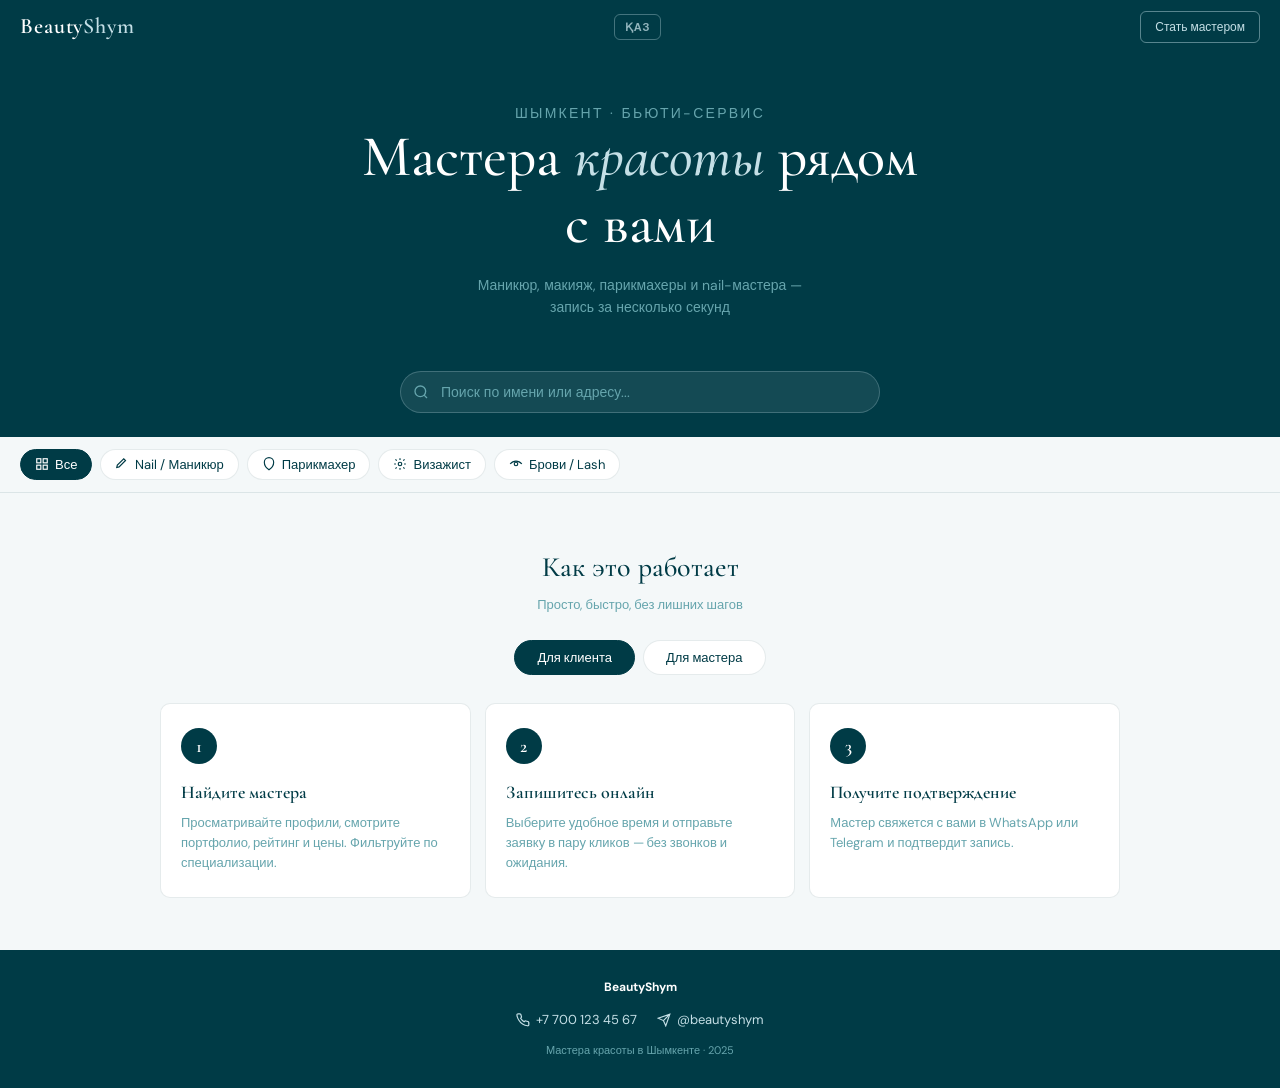
==== index.html @ f9431068 "Initial release: BeautyShym catalog site Full static site with master cards, search/filter, bilingua" ====
<!DOCTYPE html>
<html lang="ru">
<head>
  <meta charset="UTF-8" />
  <meta name="viewport" content="width=device-width, initial-scale=1.0" />
  <title>BeautyShym — Мастера красоты в Шымкенте</title>

  <link rel="icon" href="data:image/svg+xml,<svg xmlns='http://www.w3.org/2000/svg' viewBox='0 0 32 32'><rect width='32' height='32' rx='8' fill='%23003b46'/><text x='50%25' y='54%25' dominant-baseline='central' text-anchor='middle' font-family='Georgia,serif' font-size='13' font-weight='700' fill='%23c4dfe6'>BS</text></svg>">

  <meta property="og:type" content="website" />
  <meta property="og:title" content="BeautyShym — Мастера красоты в Шымкенте" />
  <meta property="og:description" content="Найдите лучшего мастера маникюра, макияжа или парикмахера в Шымкенте. Запись онлайн за несколько секунд." />
  <meta property="og:image" content="og-image.jpg" />
  <meta property="og:url" content="https://beautyshym.kz" />
  <meta name="twitter:card" content="summary_large_image" />
  <meta name="description" content="Найдите лучшего мастера маникюра, макияжа или парикмахера в Шымкенте. Запись онлайн за несколько секунд." />

  <link rel="preconnect" href="https://fonts.googleapis.com" />
  <link rel="preconnect" href="https://fonts.gstatic.com" crossorigin />
  <link href="https://fonts.googleapis.com/css2?family=Cormorant+Garamond:wght@500;600&family=DM+Sans:wght@400;500&display=swap" rel="stylesheet" />
  <link rel="stylesheet" href="style.css" />
</head>
<body>

<header>
  <a href="index.html" class="logo">Beauty<span>Shym</span></a>
  <button id="langToggle" class="lang-btn">ҚАЗ</button>
  <button type="button" class="btn-master js-open-master-modal"
    data-ru="Стать мастером" data-kz="Шебер болу">Стать мастером</button>
</header>

<section class="hero">
  <p class="hero-eye" data-ru="Шымкент · Бьюти-сервис" data-kz="Шымкент · Сұлулық қызметі">Шымкент · Бьюти-сервис</p>
  <h1 data-ru-html="Мастера <em>красоты</em> рядом с вами"
      data-kz-html="Жаныңыздағы <em>сұлулық шеберлері</em>">Мастера <em>красоты</em> рядом с вами</h1>
  <p data-ru="Маникюр, макияж, парикмахеры и nail-мастера — запись за несколько секунд"
     data-kz="Маникюр, макияж, шаштараздар және nail-шеберлер — бірнеше секундта жазылу">Маникюр, макияж, парикмахеры и nail-мастера — запись за несколько секунд</p>
</section>

<div class="search-wrap">
  <div class="search-box">
    <svg class="search-icon" viewBox="0 0 24 24" fill="none" stroke="currentColor" stroke-width="2">
      <circle cx="11" cy="11" r="8"/><path d="m21 21-4.35-4.35"/>
    </svg>
    <input id="searchInput" class="search-input" type="search" autocomplete="off"
      data-ru-ph="Поиск по имени или адресу..."
      data-kz-ph="Аты немесе мекенжайы бойынша іздеу..."
      placeholder="Поиск по имени или адресу..." />
  </div>
</div>

<div class="filters">
  <div class="filters-inner">
    <button class="chip active" data-cat="all">
      <svg width="14" height="14" viewBox="0 0 24 24" fill="none" stroke="currentColor" stroke-width="2"><rect x="3" y="3" width="7" height="7"/><rect x="14" y="3" width="7" height="7"/><rect x="14" y="14" width="7" height="7"/><rect x="3" y="14" width="7" height="7"/></svg>
      <span data-ru="Все" data-kz="Барлығы">Все</span>
    </button>
    <button class="chip" data-cat="nails">
      <svg width="14" height="14" viewBox="0 0 24 24" fill="none" stroke="currentColor" stroke-width="2"><path d="M18 6 7 17l-4 1 1-4L15 3l3 3Z"/></svg>
      <span data-ru="Nail / Маникюр" data-kz="Nail / Маникюр">Nail / Маникюр</span>
    </button>
    <button class="chip" data-cat="hair">
      <svg width="14" height="14" viewBox="0 0 24 24" fill="none" stroke="currentColor" stroke-width="2"><path d="M12 22s8-5.2 8-13A8 8 0 0 0 4 9c0 7.8 8 13 8 13Z"/></svg>
      <span data-ru="Парикмахер" data-kz="Шаштараз">Парикмахер</span>
    </button>
    <button class="chip" data-cat="makeup">
      <svg width="14" height="14" viewBox="0 0 24 24" fill="none" stroke="currentColor" stroke-width="2"><circle cx="12" cy="12" r="3"/><path d="M12 2v3M12 19v3M4.22 4.22l2.12 2.12M17.66 17.66l2.12 2.12M2 12h3M19 12h3M4.22 19.78l2.12-2.12M17.66 6.34l2.12-2.12"/></svg>
      <span data-ru="Визажист" data-kz="Визажист">Визажист</span>
    </button>
    <button class="chip" data-cat="brows">
      <svg width="14" height="14" viewBox="0 0 24 24" fill="none" stroke="currentColor" stroke-width="2"><path d="M2 12s4-5 10-5 10 5 10 5"/><circle cx="12" cy="12" r="3"/></svg>
      <span data-ru="Брови / Lash" data-kz="Қас / Кірпік">Брови / Lash</span>
    </button>
  </div>
</div>
<!-- <main class="section">
  <h2 class="section-title" data-ru="Наши мастера" data-kz="Біздің шеберлер">Наши мастера</h2>
  <p class="section-sub" id="count">Показано 8 специалистов</p>

  <div class="grid">


    <a class="card" data-cat="nails" data-name="Айгерим Касымова" data-addr="мкр. Аль-Фараби"
       href="master.html?id=1&name=%D0%90%D0%B9%D0%B3%D0%B5%D1%80%D0%B8%D0%BC+%D0%9A%D0%B0%D1%81%D1%8B%D0%BC%D0%BE%D0%B2%D0%B0&spec=Nail-%D0%BC%D0%B0%D1%81%D1%82%D0%B5%D1%80&addr=%D0%BC%D0%BA%D1%80.+%D0%90%D0%BB%D1%8C-%D0%A4%D0%B0%D1%80%D0%B0%D0%B1%D0%B8,+12&price=4+000+%D1%82%D0%B3&exp=4+%D0%B3%D0%BE%D0%B4%D0%B0+%D0%BE%D0%BF%D1%8B%D1%82%D0%B0&rating=4.9&reviews=87&photo=https%3A%2F%2Frandomuser.me%2Fapi%2Fportraits%2Fwomen%2F21.jpg">
      <div class="card-img">
        <img src="https://randomuser.me/api/portraits/women/21.jpg" alt="Айгерим Касымова" loading="lazy">
        <span class="badge">Nail</span>
      </div>
      <div class="card-body">
        <div class="card-name">Айгерим Касымова</div>
        <div class="card-spec" data-ru="Nail-мастер" data-kz="Nail-шебер">Nail-мастер</div>
        <div class="stars"><span class="s">★★★★★</span><span class="score">4.9</span><span class="count">(87)</span></div>
        <div class="card-meta"><svg viewBox="0 0 24 24" fill="none" stroke="currentColor" stroke-width="2"><path d="M12 22s-8-5.5-8-12A8 8 0 0 1 20 10c0 6.5-8 12-8 12Z"/><circle cx="12" cy="10" r="3"/></svg>мкр. Аль-Фараби</div>
        <div class="card-meta"><svg viewBox="0 0 24 24" fill="none" stroke="currentColor" stroke-width="2"><circle cx="12" cy="12" r="10"/><polyline points="12 6 12 12 16 14"/></svg><span data-ru="4 года опыта" data-kz="4 жыл тәжірибесі">4 года опыта</span></div>
      </div>
      <div class="card-footer"><div class="card-price">от 4 000 <small>тг</small></div><span class="btn" data-ru="Записаться" data-kz="Жазылу">Записаться</span></div>
    </a>

    <a class="card" data-cat="hair" data-name="Дана Сейткали" data-addr="пр. Республики"
       href="master.html?id=2&name=%D0%94%D0%B0%D0%BD%D0%B0+%D0%A1%D0%B5%D0%B9%D1%82%D0%BA%D0%B0%D0%BB%D0%B8&spec=%D0%9F%D0%B0%D1%80%D0%B8%D0%BA%D0%BC%D0%B0%D1%85%D0%B5%D1%80-%D1%81%D1%82%D0%B8%D0%BB%D0%B8%D1%81%D1%82&addr=%D0%BF%D1%80.+%D0%A0%D0%B5%D1%81%D0%BF%D1%83%D0%B1%D0%BB%D0%B8%D0%BA%D0%B8,+24&price=6+000+%D1%82%D0%B3&exp=7+%D0%BB%D0%B5%D1%82+%D0%BE%D0%BF%D1%8B%D1%82%D0%B0&rating=4.8&reviews=124&photo=https%3A%2F%2Frandomuser.me%2Fapi%2Fportraits%2Fwomen%2F44.jpg">
      <div class="card-img" style="background:#d4eaed">
        <img src="https://randomuser.me/api/portraits/women/44.jpg" alt="Дана Сейткали" loading="lazy">
        <span class="badge">Hair</span>
      </div>
      <div class="card-body">
        <div class="card-name">Дана Сейткали</div>
        <div class="card-spec" data-ru="Парикмахер-стилист" data-kz="Шаштараз-стилист">Парикмахер-стилист</div>
        <div class="stars"><span class="s">★★★★★</span><span class="score">4.8</span><span class="count">(124)</span></div>
        <div class="card-meta"><svg viewBox="0 0 24 24" fill="none" stroke="currentColor" stroke-width="2"><path d="M12 22s-8-5.5-8-12A8 8 0 0 1 20 10c0 6.5-8 12-8 12Z"/><circle cx="12" cy="10" r="3"/></svg>пр. Республики</div>
        <div class="card-meta"><svg viewBox="0 0 24 24" fill="none" stroke="currentColor" stroke-width="2"><circle cx="12" cy="12" r="10"/><polyline points="12 6 12 12 16 14"/></svg><span data-ru="7 лет опыта" data-kz="7 жыл тәжірибесі">7 лет опыта</span></div>
      </div>
      <div class="card-footer"><div class="card-price">от 6 000 <small>тг</small></div><span class="btn" data-ru="Записаться" data-kz="Жазылу">Записаться</span></div>
    </a>


    <a class="card" data-cat="makeup" data-name="Малика Юсупова" data-addr="ул. Байтурсынова"
       href="master.html?id=3&name=%D0%9C%D0%B0%D0%BB%D0%B8%D0%BA%D0%B0+%D0%AE%D1%81%D1%83%D0%BF%D0%BE%D0%B2%D0%B0&spec=%D0%92%D0%B8%D0%B7%D0%B0%D0%B6%D0%B8%D1%81%D1%82&addr=%D1%83%D0%BB.+%D0%91%D0%B0%D0%B9%D1%82%D1%83%D1%80%D1%81%D1%8B%D0%BD%D0%BE%D0%B2%D0%B0,+5&price=8+000+%D1%82%D0%B3&exp=5+%D0%BB%D0%B5%D1%82+%D0%BE%D0%BF%D1%8B%D1%82%D0%B0&rating=5.0&reviews=63&photo=https%3A%2F%2Frandomuser.me%2Fapi%2Fportraits%2Fwomen%2F68.jpg">
      <div class="card-img" style="background:#bdd8e2">
        <img src="https://randomuser.me/api/portraits/women/68.jpg" alt="Малика Юсупова" loading="lazy">
        <span class="badge">Makeup</span>
      </div>
      <div class="card-body">
        <div class="card-name">Малика Юсупова</div>
        <div class="card-spec" data-ru="Визажист" data-kz="Визажист">Визажист</div>
        <div class="stars"><span class="s">★★★★★</span><span class="score">5.0</span><span class="count">(63)</span></div>
        <div class="card-meta"><svg viewBox="0 0 24 24" fill="none" stroke="currentColor" stroke-width="2"><path d="M12 22s-8-5.5-8-12A8 8 0 0 1 20 10c0 6.5-8 12-8 12Z"/><circle cx="12" cy="10" r="3"/></svg>ул. Байтурсынова</div>
        <div class="card-meta"><svg viewBox="0 0 24 24" fill="none" stroke="currentColor" stroke-width="2"><circle cx="12" cy="12" r="10"/><polyline points="12 6 12 12 16 14"/></svg><span data-ru="5 лет опыта" data-kz="5 жыл тәжірибесі">5 лет опыта</span></div>
      </div>
      <div class="card-footer"><div class="card-price">от 8 000 <small>тг</small></div><span class="btn" data-ru="Записаться" data-kz="Жазылу">Записаться</span></div>
    </a>


    <a class="card" data-cat="brows" data-name="Зарина Омарова" data-addr="мкр. Нурсат"
       href="master.html?id=4&name=%D0%97%D0%B0%D1%80%D0%B8%D0%BD%D0%B0+%D0%9E%D0%BC%D0%B0%D1%80%D0%BE%D0%B2%D0%B0&spec=%D0%91%D1%80%D0%BE%D0%B2%D0%B8%D1%81%D1%82+%2F+Lash&addr=%D0%BC%D0%BA%D1%80.+%D0%9D%D1%83%D1%80%D1%81%D0%B0%D1%82,+8&price=5+000+%D1%82%D0%B3&exp=3+%D0%B3%D0%BE%D0%B4%D0%B0+%D0%BE%D0%BF%D1%8B%D1%82%D0%B0&rating=4.7&reviews=41&photo=https%3A%2F%2Frandomuser.me%2Fapi%2Fportraits%2Fwomen%2F32.jpg">
      <div class="card-img" style="background:#c4dfe6">
        <img src="https://randomuser.me/api/portraits/women/32.jpg" alt="Зарина Омарова" loading="lazy">
        <span class="badge">Brows</span>
      </div>
      <div class="card-body">
        <div class="card-name">Зарина Омарова</div>
        <div class="card-spec" data-ru="Бровист / Lash" data-kz="Қас шебері / Lash">Бровист / Lash</div>
        <div class="stars"><span class="s">★★★★☆</span><span class="score">4.7</span><span class="count">(41)</span></div>
        <div class="card-meta"><svg viewBox="0 0 24 24" fill="none" stroke="currentColor" stroke-width="2"><path d="M12 22s-8-5.5-8-12A8 8 0 0 1 20 10c0 6.5-8 12-8 12Z"/><circle cx="12" cy="10" r="3"/></svg>мкр. Нурсат</div>
        <div class="card-meta"><svg viewBox="0 0 24 24" fill="none" stroke="currentColor" stroke-width="2"><circle cx="12" cy="12" r="10"/><polyline points="12 6 12 12 16 14"/></svg><span data-ru="3 года опыта" data-kz="3 жыл тәжірибесі">3 года опыта</span></div>
      </div>
      <div class="card-footer"><div class="card-price">от 5 000 <small>тг</small></div><span class="btn" data-ru="Записаться" data-kz="Жазылу">Записаться</span></div>
    </a>


    <a class="card" data-cat="nails" data-name="Камила Бектурова" data-addr="пр. Тауке хана"
       href="master.html?id=5&name=%D0%9A%D0%B0%D0%BC%D0%B8%D0%BB%D0%B0+%D0%91%D0%B5%D0%BA%D1%82%D1%83%D1%80%D0%BE%D0%B2%D0%B0&spec=%D0%9C%D0%B0%D0%BD%D0%B8%D0%BA%D1%8E%D1%80+%2F+%D0%9F%D0%B5%D0%B4%D0%B8%D0%BA%D1%8E%D1%80&addr=%D0%BF%D1%80.+%D0%A2%D0%B0%D1%83%D0%BA%D0%B5+%D1%85%D0%B0%D0%BD%D0%B0,+18&price=3+500+%D1%82%D0%B3&exp=2+%D0%B3%D0%BE%D0%B4%D0%B0+%D0%BE%D0%BF%D1%8B%D1%82%D0%B0&rating=4.6&reviews=29&photo=https%3A%2F%2Frandomuser.me%2Fapi%2Fportraits%2Fwomen%2F17.jpg">
      <div class="card-img" style="background:#e0eff3">
        <img src="https://randomuser.me/api/portraits/women/17.jpg" alt="Камила Бектурова" loading="lazy">
        <span class="badge">Nail</span>
      </div>
      <div class="card-body">
        <div class="card-name">Камила Бектурова</div>
        <div class="card-spec" data-ru="Маникюр / Педикюр" data-kz="Маникюр / Педикюр">Маникюр / Педикюр</div>
        <div class="stars"><span class="s">★★★★☆</span><span class="score">4.6</span><span class="count">(29)</span></div>
        <div class="card-meta"><svg viewBox="0 0 24 24" fill="none" stroke="currentColor" stroke-width="2"><path d="M12 22s-8-5.5-8-12A8 8 0 0 1 20 10c0 6.5-8 12-8 12Z"/><circle cx="12" cy="10" r="3"/></svg>пр. Тауке хана</div>
        <div class="card-meta"><svg viewBox="0 0 24 24" fill="none" stroke="currentColor" stroke-width="2"><circle cx="12" cy="12" r="10"/><polyline points="12 6 12 12 16 14"/></svg><span data-ru="2 года опыта" data-kz="2 жыл тәжірибесі">2 года опыта</span></div>
      </div>
      <div class="card-footer"><div class="card-price">от 3 500 <small>тг</small></div><span class="btn" data-ru="Записаться" data-kz="Жазылу">Записаться</span></div>
    </a>

    <a class="card" data-cat="hair" data-name="Ясмин Алиева" data-addr="ул. Казыбек би"
       href="master.html?id=6&name=%D0%AF%D1%81%D0%BC%D0%B8%D0%BD+%D0%90%D0%BB%D0%B8%D0%B5%D0%B2%D0%B0&spec=%D0%9A%D0%BE%D0%BB%D0%BE%D1%80%D0%B8%D1%81%D1%82+%2F+%D0%A1%D1%82%D0%B8%D0%BB%D0%B8%D1%81%D1%82&addr=%D1%83%D0%BB.+%D0%9A%D0%B0%D0%B7%D1%8B%D0%B1%D0%B5%D0%BA+%D0%B1%D0%B8,+30&price=9+000+%D1%82%D0%B3&exp=8+%D0%BB%D0%B5%D1%82+%D0%BE%D0%BF%D1%8B%D1%82%D0%B0&rating=4.9&reviews=201&photo=https%3A%2F%2Frandomuser.me%2Fapi%2Fportraits%2Fwomen%2F55.jpg">
      <div class="card-img" style="background:#a8cdd6">
        <img src="https://randomuser.me/api/portraits/women/55.jpg" alt="Ясмин Алиева" loading="lazy">
        <span class="badge">Hair</span>
      </div>
      <div class="card-body">
        <div class="card-name">Ясмин Алиева</div>
        <div class="card-spec" data-ru="Колорист / Стилист" data-kz="Колорист / Стилист">Колорист / Стилист</div>
        <div class="stars"><span class="s">★★★★★</span><span class="score">4.9</span><span class="count">(201)</span></div>
        <div class="card-meta"><svg viewBox="0 0 24 24" fill="none" stroke="currentColor" stroke-width="2"><path d="M12 22s-8-5.5-8-12A8 8 0 0 1 20 10c0 6.5-8 12-8 12Z"/><circle cx="12" cy="10" r="3"/></svg>ул. Казыбек би</div>
        <div class="card-meta"><svg viewBox="0 0 24 24" fill="none" stroke="currentColor" stroke-width="2"><circle cx="12" cy="12" r="10"/><polyline points="12 6 12 12 16 14"/></svg><span data-ru="8 лет опыта" data-kz="8 жыл тәжірибесі">8 лет опыта</span></div>
      </div>
      <div class="card-footer"><div class="card-price">от 9 000 <small>тг</small></div><span class="btn" data-ru="Записаться" data-kz="Жазылу">Записаться</span></div>
    </a>


    <a class="card" data-cat="brows" data-name="Нургуль Исаева" data-addr="мкр. Самал"
       href="master.html?id=7&name=%D0%9D%D1%83%D1%80%D0%B3%D1%83%D0%BB%D1%8C+%D0%98%D1%81%D0%B0%D0%B5%D0%B2%D0%B0&spec=Lash-%D0%BC%D0%B0%D1%81%D1%82%D0%B5%D1%80&addr=%D0%BC%D0%BA%D1%80.+%D0%A1%D0%B0%D0%BC%D0%B0%D0%BB,+2&price=4+500+%D1%82%D0%B3&exp=3+%D0%B3%D0%BE%D0%B4%D0%B0+%D0%BE%D0%BF%D1%8B%D1%82%D0%B0&rating=4.8&reviews=55&photo=https%3A%2F%2Frandomuser.me%2Fapi%2Fportraits%2Fwomen%2F29.jpg">
      <div class="card-img" style="background:#c8e2e8">
        <img src="https://randomuser.me/api/portraits/women/29.jpg" alt="Нургуль Исаева" loading="lazy">
        <span class="badge">Lash</span>
      </div>
      <div class="card-body">
        <div class="card-name">Нургуль Исаева</div>
        <div class="card-spec" data-ru="Lash-мастер" data-kz="Lash-шебер">Lash-мастер</div>
        <div class="stars"><span class="s">★★★★★</span><span class="score">4.8</span><span class="count">(55)</span></div>
        <div class="card-meta"><svg viewBox="0 0 24 24" fill="none" stroke="currentColor" stroke-width="2"><path d="M12 22s-8-5.5-8-12A8 8 0 0 1 20 10c0 6.5-8 12-8 12Z"/><circle cx="12" cy="10" r="3"/></svg>мкр. Самал</div>
        <div class="card-meta"><svg viewBox="0 0 24 24" fill="none" stroke="currentColor" stroke-width="2"><circle cx="12" cy="12" r="10"/><polyline points="12 6 12 12 16 14"/></svg><span data-ru="3 года опыта" data-kz="3 жыл тәжірибесі">3 года опыта</span></div>
      </div>
      <div class="card-footer"><div class="card-price">от 4 500 <small>тг</small></div><span class="btn" data-ru="Записаться" data-kz="Жазылу">Записаться</span></div>
    </a>


    <a class="card" data-cat="makeup" data-name="Айша Тлеулова" data-addr="пр. Абая"
       href="master.html?id=8&name=%D0%90%D0%B9%D1%88%D0%B0+%D0%A2%D0%BB%D0%B5%D1%83%D0%BB%D0%BE%D0%B2%D0%B0&spec=%D0%92%D0%B8%D0%B7%D0%B0%D0%B6%D0%B8%D1%81%D1%82+%2F+%D0%A1%D1%82%D0%B8%D0%BB%D0%B8%D1%81%D1%82&addr=%D0%BF%D1%80.+%D0%90%D0%B1%D0%B0%D1%8F,+45&price=10+000+%D1%82%D0%B3&exp=6+%D0%BB%D0%B5%D1%82+%D0%BE%D0%BF%D1%8B%D1%82%D0%B0&rating=4.9&reviews=148&photo=https%3A%2F%2Frandomuser.me%2Fapi%2Fportraits%2Fwomen%2F73.jpg">
      <div class="card-img" style="background:#9bc8d4">
        <img src="https://randomuser.me/api/portraits/women/73.jpg" alt="Айша Тлеулова" loading="lazy">
        <span class="badge">Makeup</span>
      </div>
      <div class="card-body">
        <div class="card-name">Айша Тлеулова</div>
        <div class="card-spec" data-ru="Визажист / Стилист" data-kz="Визажист / Стилист">Визажист / Стилист</div>
        <div class="stars"><span class="s">★★★★★</span><span class="score">4.9</span><span class="count">(148)</span></div>
        <div class="card-meta"><svg viewBox="0 0 24 24" fill="none" stroke="currentColor" stroke-width="2"><path d="M12 22s-8-5.5-8-12A8 8 0 0 1 20 10c0 6.5-8 12-8 12Z"/><circle cx="12" cy="10" r="3"/></svg>пр. Абая</div>
        <div class="card-meta"><svg viewBox="0 0 24 24" fill="none" stroke="currentColor" stroke-width="2"><circle cx="12" cy="12" r="10"/><polyline points="12 6 12 12 16 14"/></svg><span data-ru="6 лет опыта" data-kz="6 жыл тәжірибесі">6 лет опыта</span></div>
      </div>
      <div class="card-footer"><div class="card-price">от 10 000 <small>тг</small></div><span class="btn" data-ru="Записаться" data-kz="Жазылу">Записаться</span></div>
    </a>

  </div>
</main>  -->


<section class="how">
  <div class="how-inner">
    <h2 class="how-title" data-ru="Как это работает" data-kz="Бұл қалай жұмыс істейді">Как это работает</h2>
    <p class="how-sub" data-ru="Просто, быстро, без лишних шагов" data-kz="Қарапайым, жылдам, артық қадамсыз">Просто, быстро, без лишних шагов</p>
    <div class="how-tabs">
      <button class="how-tab active" data-panel="panel-client" data-ru="Для клиента" data-kz="Клиент үшін">Для клиента</button>
      <button class="how-tab" data-panel="panel-master" data-ru="Для мастера" data-kz="Шебер үшін">Для мастера</button>
    </div>

    <div class="how-panel active" id="panel-client">
      <div class="how-grid">
        <div class="how-step">
          <div class="how-num">1</div>
          <h3 data-ru="Найдите мастера" data-kz="Шеберді табыңыз">Найдите мастера</h3>
          <p data-ru="Просматривайте профили, смотрите портфолио, рейтинг и цены. Фильтруйте по специализации."
             data-kz="Профильдерді қараңыз, портфолио, рейтинг және бағаларды зерделеңіз. Мамандануы бойынша сүзгілеңіз.">Просматривайте профили, смотрите портфолио, рейтинг и цены. Фильтруйте по специализации.</p>
        </div>
        <div class="how-step">
          <div class="how-num">2</div>
          <h3 data-ru="Запишитесь онлайн" data-kz="Онлайн жазылыңыз">Запишитесь онлайн</h3>
          <p data-ru="Выберите удобное время и отправьте заявку в пару кликов — без звонков и ожидания."
             data-kz="Ыңғайлы уақытты таңдап, бірнеше рет баспаша өтінімді жіберіңіз — қоңырауссыз.">Выберите удобное время и отправьте заявку в пару кликов — без звонков и ожидания.</p>
        </div>
        <div class="how-step">
          <div class="how-num">3</div>
          <h3 data-ru="Получите подтверждение" data-kz="Растауды алыңыз">Получите подтверждение</h3>
          <p data-ru="Мастер свяжется с вами в WhatsApp или Telegram и подтвердит запись."
             data-kz="Шебер WhatsApp немесе Telegram арқылы хабарласып, жазылуды растайды.">Мастер свяжется с вами в WhatsApp или Telegram и подтвердит запись.</p>
        </div>
      </div>
    </div>

    <div class="how-panel" id="panel-master">
      <div class="how-grid">
        <div class="how-step">
          <div class="how-num">1</div>
          <h3 data-ru="Создайте профиль" data-kz="Профиль жасаңыз">Создайте профиль</h3>
          <p data-ru="Нажмите стать мастером и там уже просто заполните заявку"
             data-kz="«Шебер болу» батырмасын басып, анкетаны толтырыңыз.">Нажмите стать мастером и там уже просто заполните заявку</p>
        </div>
        <div class="how-step">
          <div class="how-num">2</div>
          <h3 data-ru="Получайте клиентов" data-kz="Клиенттер алыңыз">Получайте клиентов</h3>
          <p data-ru="Ваша карточка появится в каталоге BeautyShym и будет видна тысячам жителей Шымкента."
             data-kz="Сіздің картаңыз BeautyShym каталогында пайда болып, Шымкент тұрғындарына көрінеді.">Ваша карточка появится в каталоге BeautyShym и будет видна тысячам жителей Шымкента.</p>
        </div>
        <div class="how-step">
          <div class="how-num">3</div>
          <h3 data-ru="Работайте и зарабатывайте" data-kz="Жұмыс істеңіз, табыс табыңыз">Работайте и зарабатывайте</h3>
          <p data-ru="Принимайте записи, собирайте отзывы и растите свою клиентскую базу."
             data-kz="Жазылуды қабылдаңыз, пікірлер жинаңыз және клиенттер базасын өсіріңіз.">Принимайте записи, собирайте отзывы и растите свою клиентскую базу.</p>
        </div>
      </div>
    </div>
  </div>
</section>

<footer>
  <div class="footer-inner">
    <strong>BeautyShym</strong>
    <div class="footer-contacts">
      <a href="tel:+77001234567">
        <svg width="14" height="14" viewBox="0 0 24 24" fill="none" stroke="currentColor" stroke-width="2"><path d="M22 16.92v3a2 2 0 0 1-2.18 2 19.79 19.79 0 0 1-8.63-3.07A19.5 19.5 0 0 1 4.69 12 19.79 19.79 0 0 1 1.61 3.53 2 2 0 0 1 3.58 1.37h3a2 2 0 0 1 2 1.72c.127.96.361 1.903.7 2.81a2 2 0 0 1-.45 2.11L7.91 9a16 16 0 0 0 6 6l.92-.92a2 2 0 0 1 2.11-.45c.907.339 1.85.573 2.81.7A2 2 0 0 1 21.73 16.92Z"/></svg>
        +7 700 123 45 67
      </a>
      <a href="https://t.me/beautyshym" target="_blank" rel="noopener">
        <svg width="14" height="14" viewBox="0 0 24 24" fill="none" stroke="currentColor" stroke-width="2"><path d="m22 2-7 20-4-9-9-4Z"/><path d="M22 2 11 13"/></svg>
        @beautyshym
      </a>
    </div>
    <span class="footer-copy"
      data-ru="Мастера красоты в Шымкенте · 2025"
      data-kz="Шымкенттегі сұлулық шеберлері · 2025">Мастера красоты в Шымкенте · 2025</span>
  </div>
</footer>

<!-- МОДАЛЬНОЕ ОКНО: РЕГИСТРАЦИЯ МАСТЕРА -->
<div class="modal-overlay" id="masterModal" role="dialog" aria-modal="true">
  <div class="modal">
    <div class="modal-header">
      <div class="modal-title" data-ru="Стать мастером" data-kz="Шебер болу">Стать мастером</div>
      <button class="modal-close" aria-label="Закрыть">
        <svg width="20" height="20" viewBox="0 0 24 24" fill="none" stroke="currentColor" stroke-width="2"><line x1="18" y1="6" x2="6" y2="18"/><line x1="6" y1="6" x2="18" y2="18"/></svg>
      </button>
    </div>
    <p class="modal-sub"
      data-ru="Заполните анкету — мы добавим вас в каталог BeautyShym бесплатно."
      data-kz="Анкетаны толтырыңыз — біз сізді BeautyShym каталогына тегін қосамыз.">Заполните анкету — мы добавим вас в каталог BeautyShym бесплатно.</p>

    <form id="masterRegForm"
      action="https://docs.google.com/forms/d/e/1FAIpQLSc1n9oCN3Qho1Gih1g6GXYBlRl4zBXKylXVH417ySN-f9CPEw/formResponse"
      method="POST"
      target="hidden_iframe_modal">

      <div class="field">
        <label for="mr_name" data-ru="Имя и фамилия" data-kz="Аты-жөні">Имя и фамилия</label>
        <input id="mr_name" name="entry.882423145" type="text" placeholder="Айгерим Касымова" required />
      </div>

      <div class="field">
        <label for="mr_phone" data-ru="Номер телефона" data-kz="Телефон нөмірі">Номер телефона</label>
        <input id="mr_phone" name="entry.672607704" type="tel" placeholder="+7 700 000 00 00" required />
      </div>

      <div class="field">
        <label for="mr_spec" data-ru="Специализация" data-kz="Мамандануы">Специализация</label>
        <select id="mr_spec" name="entry.263476796" required>
          <option value="" disabled selected data-ru="Выберите специализацию" data-kz="Мамандануды таңдаңыз">Выберите специализацию</option>
          <option value="Nail-мастер / Маникюр" data-ru="Nail-мастер / Маникюр" data-kz="Nail-шебер / Маникюр">Nail-мастер / Маникюр</option>
          <option value="Парикмахер / Стилист" data-ru="Парикмахер / Стилист" data-kz="Шаштараз / Стилист">Парикмахер / Стилист</option>
          <option value="Колорист" data-ru="Колорист" data-kz="Колорист">Колорист</option>
          <option value="Визажист" data-ru="Визажист" data-kz="Визажист">Визажист</option>
          <option value="Бровист / Lash-мастер" data-ru="Бровист / Lash-мастер" data-kz="Қас шебері / Lash-шебер">Бровист / Lash-мастер</option>
          <option value="Другое" data-ru="Другое" data-kz="Басқа">Другое</option>
        </select>
      </div>

      <div class="field">
        <label for="mr_addr" data-ru="Район / Адрес приёма" data-kz="Аудан / Қабылдау мекенжайы">Район / Адрес приёма</label>
        <input id="mr_addr" name="entry.1367539561" type="text" placeholder="мкр. Нурсат, ул. Республики..." required />
      </div>

      <div class="field">
        <label for="mr_exp" data-ru="Опыт работы" data-kz="Жұмыс тәжірибесі">Опыт работы</label>
        <select id="mr_exp" name="entry.988695208" required>
          <option value="" disabled selected data-ru="Выберите опыт" data-kz="Тәжірибені таңдаңыз">Выберите опыт</option>
          <option value="Менее 1 года" data-ru="Менее 1 года" data-kz="1 жылдан аз">Менее 1 года</option>
          <option value="1–2 года" data-ru="1–2 года" data-kz="1–2 жыл">1–2 года</option>
          <option value="3–5 лет" data-ru="3–5 лет" data-kz="3–5 жыл">3–5 лет</option>
          <option value="Более 5 лет" data-ru="Более 5 лет" data-kz="5 жылдан артық">Более 5 лет</option>
        </select>
      </div>

      <button type="submit" class="btn btn-full" style="margin-top:8px"
        data-ru="Отправить заявку" data-kz="Өтінімді жіберу">Отправить заявку</button>
    </form>

    <div class="modal-success" id="masterRegSuccess">
      <div class="ms-icon">
        <svg width="28" height="28" viewBox="0 0 24 24" fill="none" stroke="#003b46" stroke-width="2"><path d="M9 12 11 14 15 10"/><circle cx="12" cy="12" r="10"/></svg>
      </div>
      <h3 data-ru="Заявка отправлена!" data-kz="Өтінім жіберілді!">Заявка отправлена!</h3>
      <p data-ru="Наши менеджеры рассмотрят вашу анкету и свяжутся с вами в течение 1–2 рабочих дней."
         data-kz="Біздің менеджерлер анкетаңызды қарастырып, 1–2 жұмыс күні ішінде байланысады.">Наши менеджеры рассмотрят вашу анкету и свяжутся с вами в течение 1–2 рабочих дней.</p>
    </div>
  </div>
</div>

<iframe name="hidden_iframe_modal" style="display:none"></iframe>

<script src="i18n.js"></script>
<script src="main.js"></script>
<script src="modal.js"></script>
</body>
</html>
---- style.css ----
:root {
  --d: #003b46;
  --m: #07575b;
  --l: #66a5ad;
  --p: #c4dfe6;
  --w: #ffffff;
  --g: #f4f8f9;
  --b: rgba(0,59,70,.10);
}

*, *::before, *::after { box-sizing: border-box; margin: 0; padding: 0; }
html { scroll-behavior: smooth; }
body { font-family: 'DM Sans', sans-serif; background: var(--w); color: var(--d); font-size: 15px; line-height: 1.6; }

/* ── HEADER ── */
header {
  position: sticky; top: 0; z-index: 99;
  background: var(--d);
  display: flex; align-items: center; justify-content: space-between;
  padding: 0 20px; height: 54px; gap: 12px;
}
.logo { font-family: 'Cormorant Garamond', serif; font-size: 22px; font-weight: 600; color: var(--w); text-decoration: none; letter-spacing: .04em; }
.logo span { color: var(--p); }

.lang-btn {
  background: transparent;
  border: 1.5px solid rgba(196,223,230,.35);
  color: rgba(196,223,230,.75);
  font-size: 11px; font-weight: 700; font-family: 'DM Sans', sans-serif;
  padding: 5px 10px; border-radius: 6px;
  cursor: pointer; letter-spacing: .08em;
  transition: all .2s; flex-shrink: 0;
}
.lang-btn:hover { color: var(--p); border-color: rgba(196,223,230,.6); }

.btn-master {
  background: transparent;
  border: 1.5px solid rgba(196,223,230,.45);
  color: var(--p);
  font-size: 12px; font-weight: 500; font-family: 'DM Sans', sans-serif;
  padding: 7px 14px; border-radius: 6px;
  cursor: pointer; text-decoration: none; white-space: nowrap;
  transition: all .2s;
  flex-shrink: 0;
}
.btn-master:hover { background: rgba(196,223,230,.15); border-color: var(--p); }

/* ── HERO ── */
.hero { background: var(--d); padding: 48px 20px 52px; text-align: center; }
.hero-eye { font-size: 11px; letter-spacing: .16em; text-transform: uppercase; color: var(--l); margin-bottom: 12px; }
.hero h1 { font-family: 'Cormorant Garamond', serif; font-size: clamp(32px,9vw,58px); font-weight: 500; color: var(--w); line-height: 1.15; max-width: 580px; margin: 0 auto 16px; }
.hero h1 em { font-style: italic; color: var(--p); }
.hero p { color: var(--l); font-size: 14px; max-width: 360px; margin: 0 auto; }

/* ── SEARCH ── */
.search-wrap { background: var(--d); padding: 0 20px 24px; }
.search-box { position: relative; max-width: 480px; margin: 0 auto; }
.search-icon {
  position: absolute; left: 13px; top: 50%; transform: translateY(-50%);
  width: 16px; height: 16px; color: var(--l); pointer-events: none;
}
.search-input {
  width: 100%; padding: 11px 16px 11px 40px;
  border: 1.5px solid rgba(196,223,230,.25); border-radius: 100px;
  font-family: 'DM Sans', sans-serif; font-size: 14px; color: var(--w);
  background: rgba(255,255,255,.08); outline: none;
  transition: border-color .2s, background .2s;
}
.search-input::placeholder { color: var(--l); }
.search-input:focus { border-color: var(--p); background: rgba(255,255,255,.12); }

/* ── FILTERS ── */
.filters { background: var(--g); border-bottom: 1px solid var(--b); padding: 12px 20px; overflow-x: auto; -webkit-overflow-scrolling: touch; }
.filters-inner { display: flex; gap: 8px; width: max-content; }
.chip {
  display: inline-flex; align-items: center; gap: 6px;
  background: var(--w); border: 1.5px solid var(--b);
  color: var(--d); font-size: 13px; font-family: 'DM Sans', sans-serif;
  padding: 6px 14px; border-radius: 100px; cursor: pointer; white-space: nowrap;
  transition: all .2s;
}
.chip:hover { border-color: var(--m); background: var(--p); }
.chip.active { background: var(--d); border-color: var(--d); color: var(--w); }

/* ── GRID ── */
.section { padding: 28px 20px 56px; max-width: 960px; margin: 0 auto; }
.section-title { font-family: 'Cormorant Garamond', serif; font-size: 26px; font-weight: 500; color: var(--d); margin-bottom: 4px; }
.section-sub { color: var(--l); font-size: 13px; margin-bottom: 20px; }
.grid { display: grid; grid-template-columns: 1fr; gap: 14px; }
@media (min-width: 480px) { .grid { grid-template-columns: repeat(2,1fr); } }
@media (min-width: 768px) { .grid { grid-template-columns: repeat(3,1fr); } }

/* ── CARD ── */
.card {
  border: 1.5px solid var(--b); border-radius: 10px; overflow: hidden;
  text-decoration: none; color: inherit; display: flex; flex-direction: column;
  transition: transform .2s, box-shadow .2s, border-color .2s;
  background: var(--w);
}
.card:hover { transform: translateY(-3px); box-shadow: 0 8px 24px rgba(0,59,70,.10); border-color: var(--l); }
.card-img {
  width: 100%; aspect-ratio: 4/3; background: var(--p);
  display: flex; align-items: center; justify-content: center; position: relative;
  overflow: hidden;
}
.card-img img { width: 100%; height: 100%; object-fit: cover; display: block; }
.card-img .initials { font-family: 'Cormorant Garamond', serif; font-size: 38px; font-weight: 500; color: var(--d); opacity: .45; }
.badge { position: absolute; top: 10px; right: 10px; background: var(--d); color: var(--w); font-size: 10px; letter-spacing: .08em; text-transform: uppercase; padding: 3px 8px; border-radius: 100px; }
.card-body { padding: 13px 15px 14px; flex: 1; }
.card-name { font-family: 'Cormorant Garamond', serif; font-size: 18px; font-weight: 600; line-height: 1.2; }
.card-spec { font-size: 11px; color: var(--m); text-transform: uppercase; letter-spacing: .07em; margin-top: 2px; }
.stars { display: flex; align-items: center; gap: 4px; margin-top: 5px; }
.stars .s { color: #f5a623; font-size: 12px; letter-spacing: -1px; line-height: 1; }
.stars .score { font-size: 12px; color: var(--m); font-weight: 500; }
.stars .count { font-size: 11px; color: var(--l); }
.card-meta { display: flex; align-items: center; gap: 5px; font-size: 12px; color: var(--l); margin-top: 6px; }
.card-meta svg { width: 12px; height: 12px; flex-shrink: 0; }
.card-footer { padding: 9px 15px 13px; display: flex; align-items: center; justify-content: space-between; border-top: 1px solid var(--b); }
.card-price { font-size: 13px; font-weight: 500; }
.card-price small { font-weight: 400; color: var(--l); }
.btn { background: var(--d); color: var(--w); border: none; font-size: 12px; font-weight: 500; font-family: 'DM Sans', sans-serif; padding: 7px 13px; border-radius: 6px; cursor: pointer; transition: background .2s; text-decoration: none; display: inline-block; }
.btn:hover { background: var(--m); }
.card.hidden { display: none; }

/* ── HOW IT WORKS ── */
.how { background: var(--g); padding: 52px 20px; }
.how-inner { max-width: 960px; margin: 0 auto; }
.how-title { font-family: 'Cormorant Garamond', serif; font-size: 28px; font-weight: 500; color: var(--d); text-align: center; margin-bottom: 6px; }
.how-sub { text-align: center; color: var(--l); font-size: 13px; margin-bottom: 24px; }
.how-tabs { display: flex; justify-content: center; gap: 8px; margin-bottom: 28px; }
.how-tab {
  padding: 8px 22px; border-radius: 100px;
  border: 1.5px solid var(--b); background: var(--w);
  color: var(--d); font-size: 13px; font-family: 'DM Sans', sans-serif;
  cursor: pointer; transition: all .2s;
}
.how-tab.active { background: var(--d); border-color: var(--d); color: var(--w); }
.how-panel { display: none; }
.how-panel.active { display: block; }
.how-grid { display: grid; grid-template-columns: 1fr; gap: 14px; }
@media (min-width: 600px) { .how-grid { grid-template-columns: repeat(3,1fr); } }
.how-step { background: var(--w); border-radius: 10px; padding: 24px 20px; border: 1.5px solid var(--b); }
.how-num {
  width: 36px; height: 36px; border-radius: 50%; background: var(--d);
  color: var(--w); display: flex; align-items: center; justify-content: center;
  font-family: 'Cormorant Garamond', serif; font-size: 18px; font-weight: 600;
  margin-bottom: 14px;
}
.how-step h3 { font-family: 'Cormorant Garamond', serif; font-size: 18px; font-weight: 600; color: var(--d); margin-bottom: 6px; }
.how-step p { font-size: 13px; color: var(--l); line-height: 1.55; }

/* ── MASTER PAGE ── */
.master-hero { background: var(--d); padding: 36px 20px 40px; }
.master-hero .back { display: inline-flex; align-items: center; gap: 6px; color: var(--p); font-size: 13px; text-decoration: none; margin-bottom: 20px; }
.master-hero .back:hover { color: var(--w); }
.master-info { display: flex; gap: 20px; align-items: flex-start; flex-wrap: wrap; }
.master-avatar {
  width: 90px; height: 90px; border-radius: 50%; background: var(--p);
  display: flex; align-items: center; justify-content: center; flex-shrink: 0;
  font-family: 'Cormorant Garamond', serif; font-size: 30px; font-weight: 500;
  color: var(--d); overflow: hidden; border: 3px solid rgba(196,223,230,.3);
}
.master-avatar img { width: 100%; height: 100%; object-fit: cover; }
.master-meta h1 { font-family: 'Cormorant Garamond', serif; font-size: 28px; font-weight: 600; color: var(--w); line-height: 1.2; }
.master-meta .spec { font-size: 12px; letter-spacing: .08em; text-transform: uppercase; color: var(--p); margin-top: 4px; }
.master-stars { display: flex; align-items: center; gap: 5px; margin-top: 8px; }
.master-stars .s { color: #f5a623; font-size: 15px; letter-spacing: -1px; }
.master-stars .score { font-size: 13px; color: var(--p); font-weight: 500; }
.master-details { padding: 28px 20px; max-width: 560px; margin: 0 auto; }
.detail-row { display: flex; align-items: center; gap: 10px; font-size: 14px; color: var(--d); padding: 10px 0; border-bottom: 1px solid var(--b); }
.detail-row svg { width: 16px; height: 16px; color: var(--l); flex-shrink: 0; }

/* ── CONTACT BUTTONS ── */
.contact-actions { display: flex; gap: 10px; padding: 0 20px 24px; max-width: 560px; margin: 0 auto; flex-wrap: wrap; }
.btn-wa {
  background: #25D366; color: #fff;
  display: inline-flex; align-items: center; justify-content: center; gap: 7px;
  padding: 12px 18px; border-radius: 8px; text-decoration: none;
  font-size: 14px; font-weight: 500; transition: opacity .2s; flex: 1;
}
.btn-tg {
  background: #2AABEE; color: #fff;
  display: inline-flex; align-items: center; justify-content: center; gap: 7px;
  padding: 12px 18px; border-radius: 8px; text-decoration: none;
  font-size: 14px; font-weight: 500; transition: opacity .2s; flex: 1;
}
.btn-wa:hover, .btn-tg:hover { opacity: .85; }

/* ── SERVICES ── */
.services { padding: 0 20px 28px; max-width: 560px; margin: 0 auto; }
.services-title { font-family: 'Cormorant Garamond', serif; font-size: 20px; font-weight: 500; color: var(--d); margin-bottom: 12px; }
.service-item { display: flex; justify-content: space-between; align-items: center; padding: 10px 0; border-bottom: 1px solid var(--b); font-size: 14px; }
.service-item:last-child { border-bottom: none; }
.service-name { color: var(--d); }
.service-price { font-weight: 500; color: var(--m); white-space: nowrap; margin-left: 12px; }

/* ── PORTFOLIO ── */
.portfolio { padding: 0 20px 32px; max-width: 560px; margin: 0 auto; }
.portfolio-title { font-family: 'Cormorant Garamond', serif; font-size: 20px; font-weight: 500; color: var(--d); margin-bottom: 12px; }
.portfolio-grid { display: grid; grid-template-columns: repeat(2,1fr); gap: 8px; }
.portfolio-img { width: 100%; aspect-ratio: 1/1; object-fit: cover; border-radius: 8px; display: block; background: var(--p); }

/* ── FORM ── */
.booking-form { padding: 0 20px 48px; max-width: 560px; margin: 0 auto; }
.form-title { font-family: 'Cormorant Garamond', serif; font-size: 22px; font-weight: 500; color: var(--d); margin-bottom: 18px; }
.field { margin-bottom: 14px; }
label { display: block; font-size: 11px; font-weight: 500; letter-spacing: .07em; text-transform: uppercase; color: var(--m); margin-bottom: 6px; }
input { width: 100%; padding: 11px 14px; border: 1.5px solid var(--b); border-radius: 8px; font-family: 'DM Sans', sans-serif; font-size: 14px; color: var(--d); background: var(--g); outline: none; transition: border-color .2s; }
input:focus { border-color: var(--m); background: var(--w); }
.prefilled { background: var(--p); border-radius: 8px; padding: 10px 14px; font-size: 13px; color: var(--d); margin-bottom: 18px; display: flex; align-items: center; gap: 8px; }
.prefilled svg { width: 15px; height: 15px; flex-shrink: 0; }
.btn-full { width: 100%; padding: 14px; font-size: 15px; border-radius: 8px; margin-top: 6px; }

/* ── FOOTER ── */
footer { background: var(--d); color: var(--l); padding: 28px 20px; text-align: center; font-size: 12px; }
footer strong { color: var(--w); }
.footer-inner { display: flex; flex-direction: column; align-items: center; gap: 12px; }
.footer-contacts { display: flex; gap: 20px; align-items: center; flex-wrap: wrap; justify-content: center; }
.footer-contacts a { color: var(--p); text-decoration: none; font-size: 13px; display: inline-flex; align-items: center; gap: 6px; }
.footer-contacts a:hover { color: var(--w); }
.footer-copy { color: var(--l); font-size: 11px; }

/* ── MODAL ── */
.modal-overlay {
  position: fixed; inset: 0; z-index: 999;
  background: rgba(0,30,40,.55); backdrop-filter: blur(4px);
  display: flex; align-items: center; justify-content: center;
  padding: 20px;
  opacity: 0; pointer-events: none; transition: opacity .25s;
}
.modal-overlay.open { opacity: 1; pointer-events: auto; }
.modal {
  background: var(--w); border-radius: 14px;
  width: 100%; max-width: 480px; max-height: 90vh; overflow-y: auto;
  padding: 32px 28px 28px;
  transform: translateY(16px); transition: transform .25s;
  scrollbar-width: none;
}
.modal::-webkit-scrollbar { display: none; }
.modal-overlay.open .modal { transform: translateY(0); }
.modal-header { display: flex; justify-content: space-between; align-items: flex-start; margin-bottom: 6px; }
.modal-title { font-family: 'Cormorant Garamond', serif; font-size: 24px; font-weight: 600; color: var(--d); line-height: 1.2; }
.modal-close { background: none; border: none; cursor: pointer; color: var(--l); padding: 4px; line-height: 1; flex-shrink: 0; margin-top: 2px; }
.modal-close:hover { color: var(--d); }
.modal-sub { font-size: 13px; color: var(--l); margin-bottom: 24px; line-height: 1.5; }
.modal select {
  width: 100%; padding: 11px 14px; border: 1.5px solid var(--b); border-radius: 8px;
  font-family: 'DM Sans', sans-serif; font-size: 14px; color: var(--d);
  background: var(--g); outline: none; transition: border-color .2s;
  appearance: none; cursor: pointer;
}
.modal select:focus { border-color: var(--m); background: var(--w); }
.modal-success { text-align: center; padding: 16px 0 8px; display: none; }
.modal-success .ms-icon {
  width: 60px; height: 60px; background: var(--p); border-radius: 50%;
  display: flex; align-items: center; justify-content: center; margin: 0 auto 18px;
}
.modal-success h3 { font-family: 'Cormorant Garamond', serif; font-size: 22px; font-weight: 600; color: var(--d); margin-bottom: 10px; }
.modal-success p { font-size: 14px; color: var(--l); line-height: 1.6; max-width: 320px; margin: 0 auto; }

/* ── 404 ── */
.not-found {
  min-height: 70vh; display: flex; flex-direction: column;
  align-items: center; justify-content: center;
  text-align: center; padding: 40px 20px;
}
.not-found .nf-num { font-family: 'Cormorant Garamond', serif; font-size: clamp(80px,20vw,140px); font-weight: 500; color: var(--p); line-height: 1; margin-bottom: 4px; }
.not-found h2 { font-family: 'Cormorant Garamond', serif; font-size: 26px; font-weight: 500; color: var(--d); margin-bottom: 10px; }
.not-found p { color: var(--l); font-size: 14px; margin-bottom: 28px; max-width: 320px; }
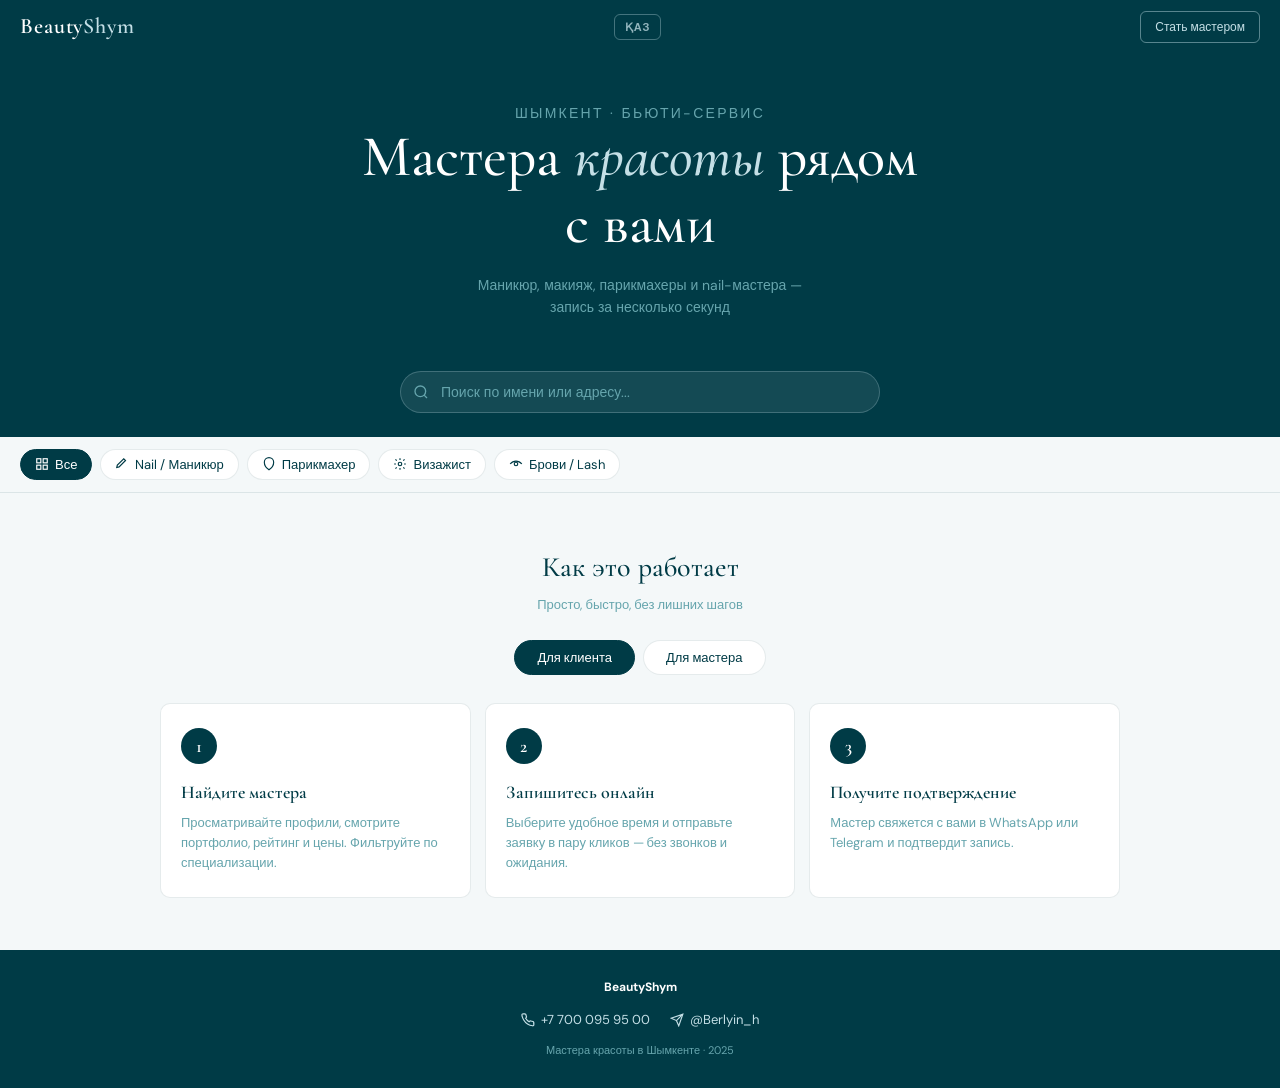
==== commit f18b726b: "номер телефона и тг" ====
--- a/index.html
+++ b/index.html
@@ -280,11 +280,11 @@
     <div class="footer-contacts">
       <a href="tel:+77001234567">
         <svg width="14" height="14" viewBox="0 0 24 24" fill="none" stroke="currentColor" stroke-width="2"><path d="M22 16.92v3a2 2 0 0 1-2.18 2 19.79 19.79 0 0 1-8.63-3.07A19.5 19.5 0 0 1 4.69 12 19.79 19.79 0 0 1 1.61 3.53 2 2 0 0 1 3.58 1.37h3a2 2 0 0 1 2 1.72c.127.96.361 1.903.7 2.81a2 2 0 0 1-.45 2.11L7.91 9a16 16 0 0 0 6 6l.92-.92a2 2 0 0 1 2.11-.45c.907.339 1.85.573 2.81.7A2 2 0 0 1 21.73 16.92Z"/></svg>
-        +7 700 123 45 67
+        +7 700 095 95 00
       </a>
       <a href="https://t.me/beautyshym" target="_blank" rel="noopener">
         <svg width="14" height="14" viewBox="0 0 24 24" fill="none" stroke="currentColor" stroke-width="2"><path d="m22 2-7 20-4-9-9-4Z"/><path d="M22 2 11 13"/></svg>
-        @beautyshym
+        @Berlyin_h
       </a>
     </div>
     <span class="footer-copy"
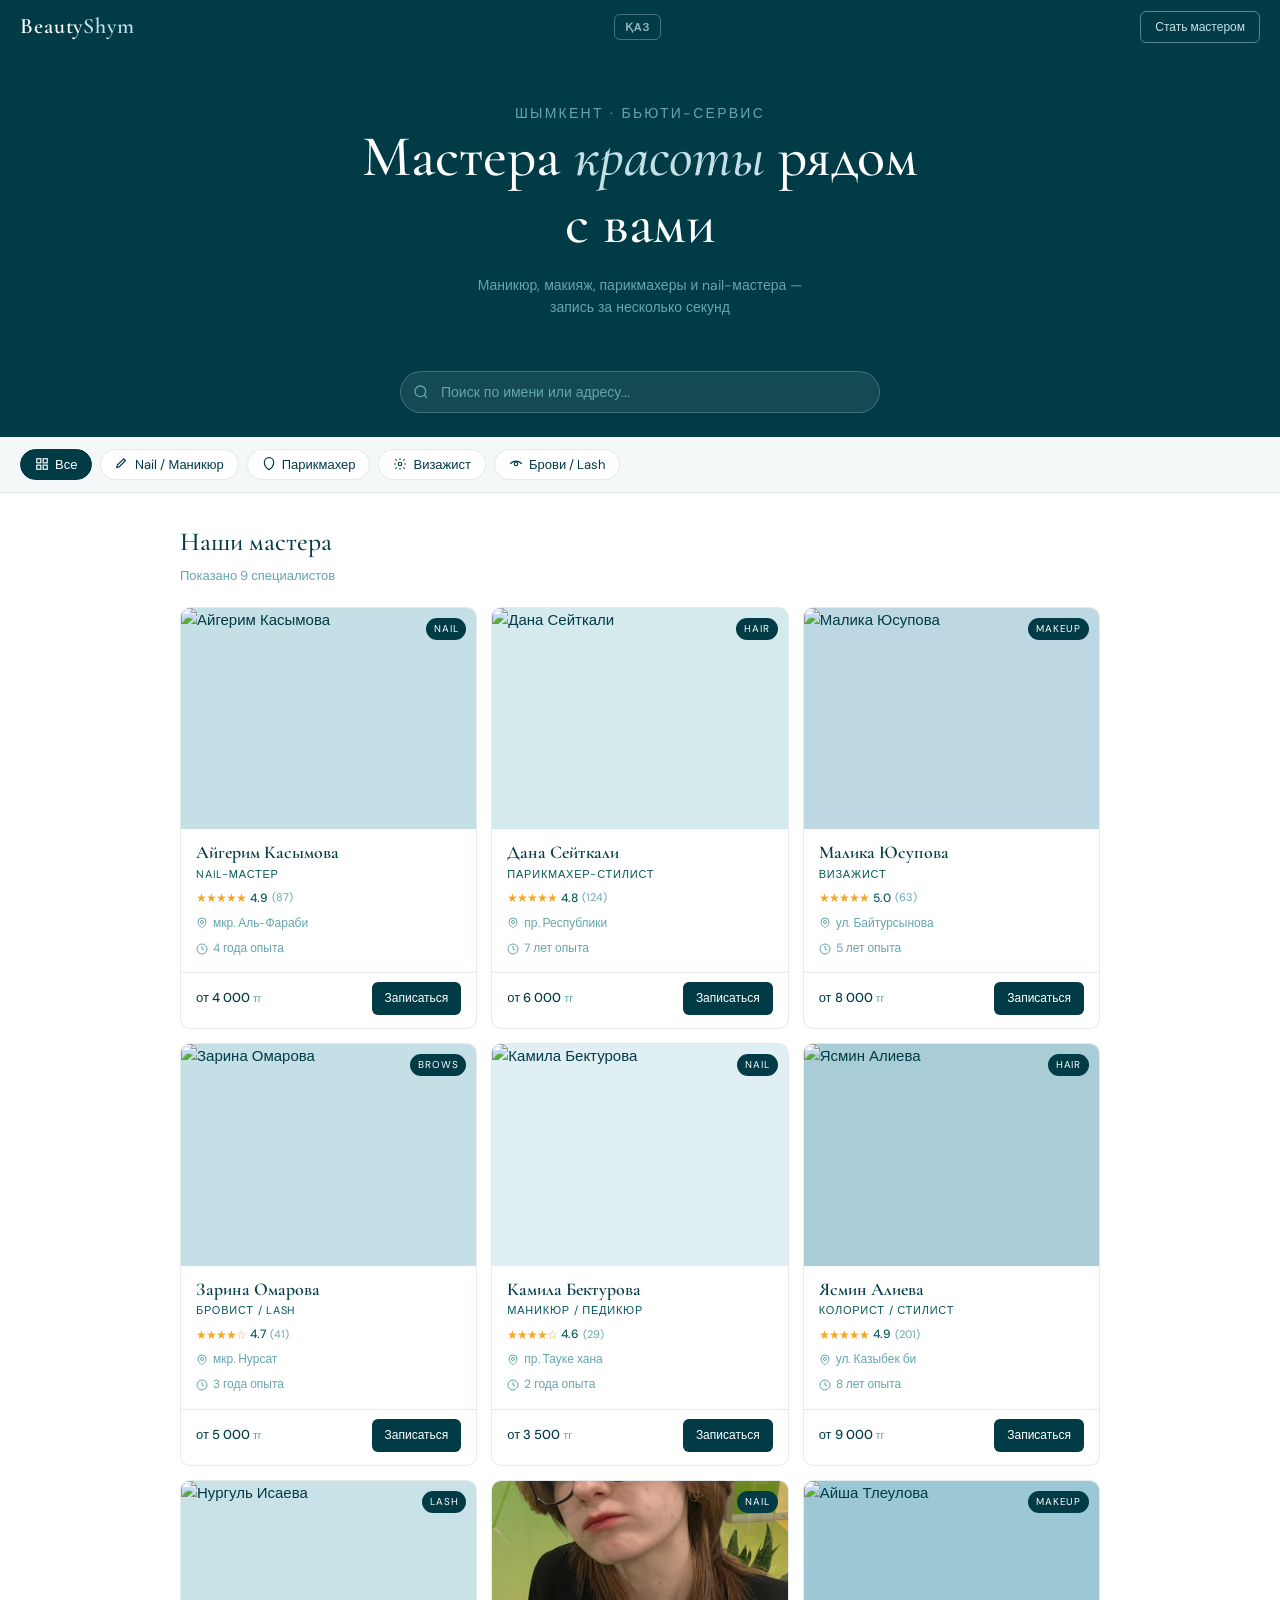
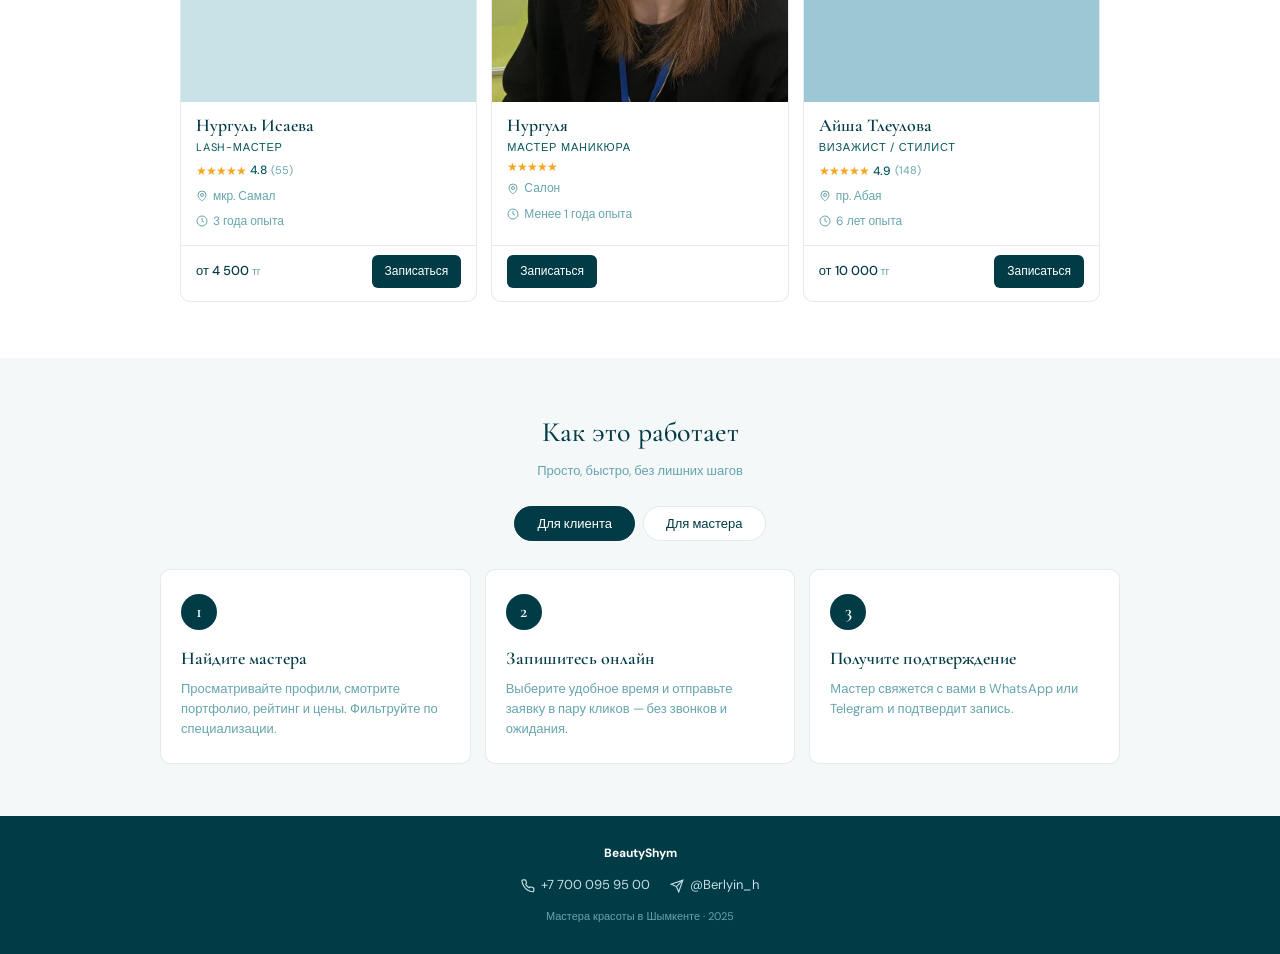
==== commit 516a7000: "msaters" ====
--- a/index.html
+++ b/index.html
@@ -73,9 +73,9 @@
     </button>
   </div>
 </div>
-<!-- <main class="section">
+<main class="section">
   <h2 class="section-title" data-ru="Наши мастера" data-kz="Біздің шеберлер">Наши мастера</h2>
-  <p class="section-sub" id="count">Показано 8 специалистов</p>
+  <p class="section-sub" id="count">Показано 9 специалистов</p>
 
   <div class="grid">
 
@@ -197,6 +197,22 @@
     </a>
 
 
+    <a class="card" data-cat="nails" data-name="Нургуля" data-addr="Салон"
+       href="master.html?id=9&name=%D0%9D%D1%83%D1%80%D0%B3%D1%83%D0%BB%D1%8F&spec=%D0%9C%D0%B0%D1%81%D1%82%D0%B5%D1%80+%D0%BC%D0%B0%D0%BD%D0%B8%D0%BA%D1%8E%D1%80%D0%B0&addr=%D0%A1%D0%B0%D0%BB%D0%BE%D0%BD&exp=%D0%9C%D0%B5%D0%BD%D0%B5%D0%B5+1+%D0%B3%D0%BE%D0%B4%D0%B0&photo=photos%2Fnurgulya-avatar.jpg">
+      <div class="card-img" style="background:#e8d5d5">
+        <img src="photos/nurgulya-avatar.jpg" alt="Нургуля" loading="lazy">
+        <span class="badge">Nail</span>
+      </div>
+      <div class="card-body">
+        <div class="card-name">Нургуля</div>
+        <div class="card-spec" data-ru="Мастер маникюра" data-kz="Маникюр шебері">Мастер маникюра</div>
+        <div class="stars"><span class="s">★★★★★</span></div>
+        <div class="card-meta"><svg viewBox="0 0 24 24" fill="none" stroke="currentColor" stroke-width="2"><path d="M12 22s-8-5.5-8-12A8 8 0 0 1 20 10c0 6.5-8 12-8 12Z"/><circle cx="12" cy="10" r="3"/></svg>Салон</div>
+        <div class="card-meta"><svg viewBox="0 0 24 24" fill="none" stroke="currentColor" stroke-width="2"><circle cx="12" cy="12" r="10"/><polyline points="12 6 12 12 16 14"/></svg><span data-ru="Менее 1 года опыта" data-kz="1 жылдан аз тәжірибе">Менее 1 года опыта</span></div>
+      </div>
+      <div class="card-footer"><span class="btn" data-ru="Записаться" data-kz="Жазылу">Записаться</span></div>
+    </a>
+
     <a class="card" data-cat="makeup" data-name="Айша Тлеулова" data-addr="пр. Абая"
        href="master.html?id=8&name=%D0%90%D0%B9%D1%88%D0%B0+%D0%A2%D0%BB%D0%B5%D1%83%D0%BB%D0%BE%D0%B2%D0%B0&spec=%D0%92%D0%B8%D0%B7%D0%B0%D0%B6%D0%B8%D1%81%D1%82+%2F+%D0%A1%D1%82%D0%B8%D0%BB%D0%B8%D1%81%D1%82&addr=%D0%BF%D1%80.+%D0%90%D0%B1%D0%B0%D1%8F,+45&price=10+000+%D1%82%D0%B3&exp=6+%D0%BB%D0%B5%D1%82+%D0%BE%D0%BF%D1%8B%D1%82%D0%B0&rating=4.9&reviews=148&photo=https%3A%2F%2Frandomuser.me%2Fapi%2Fportraits%2Fwomen%2F73.jpg">
       <div class="card-img" style="background:#9bc8d4">
@@ -214,7 +230,7 @@
     </a>
 
   </div>
-</main>  -->
+</main> 
 
 
 <section class="how">
--- a/style.css
+++ b/style.css
@@ -155,7 +155,7 @@
 .master-hero .back:hover { color: var(--w); }
 .master-info { display: flex; gap: 20px; align-items: flex-start; flex-wrap: wrap; }
 .master-avatar {
-  width: 90px; height: 90px; border-radius: 50%; background: var(--p);
+  width: 90px; height: 90px;background: var(--p);
   display: flex; align-items: center; justify-content: center; flex-shrink: 0;
   font-family: 'Cormorant Garamond', serif; font-size: 30px; font-weight: 500;
   color: var(--d); overflow: hidden; border: 3px solid rgba(196,223,230,.3);
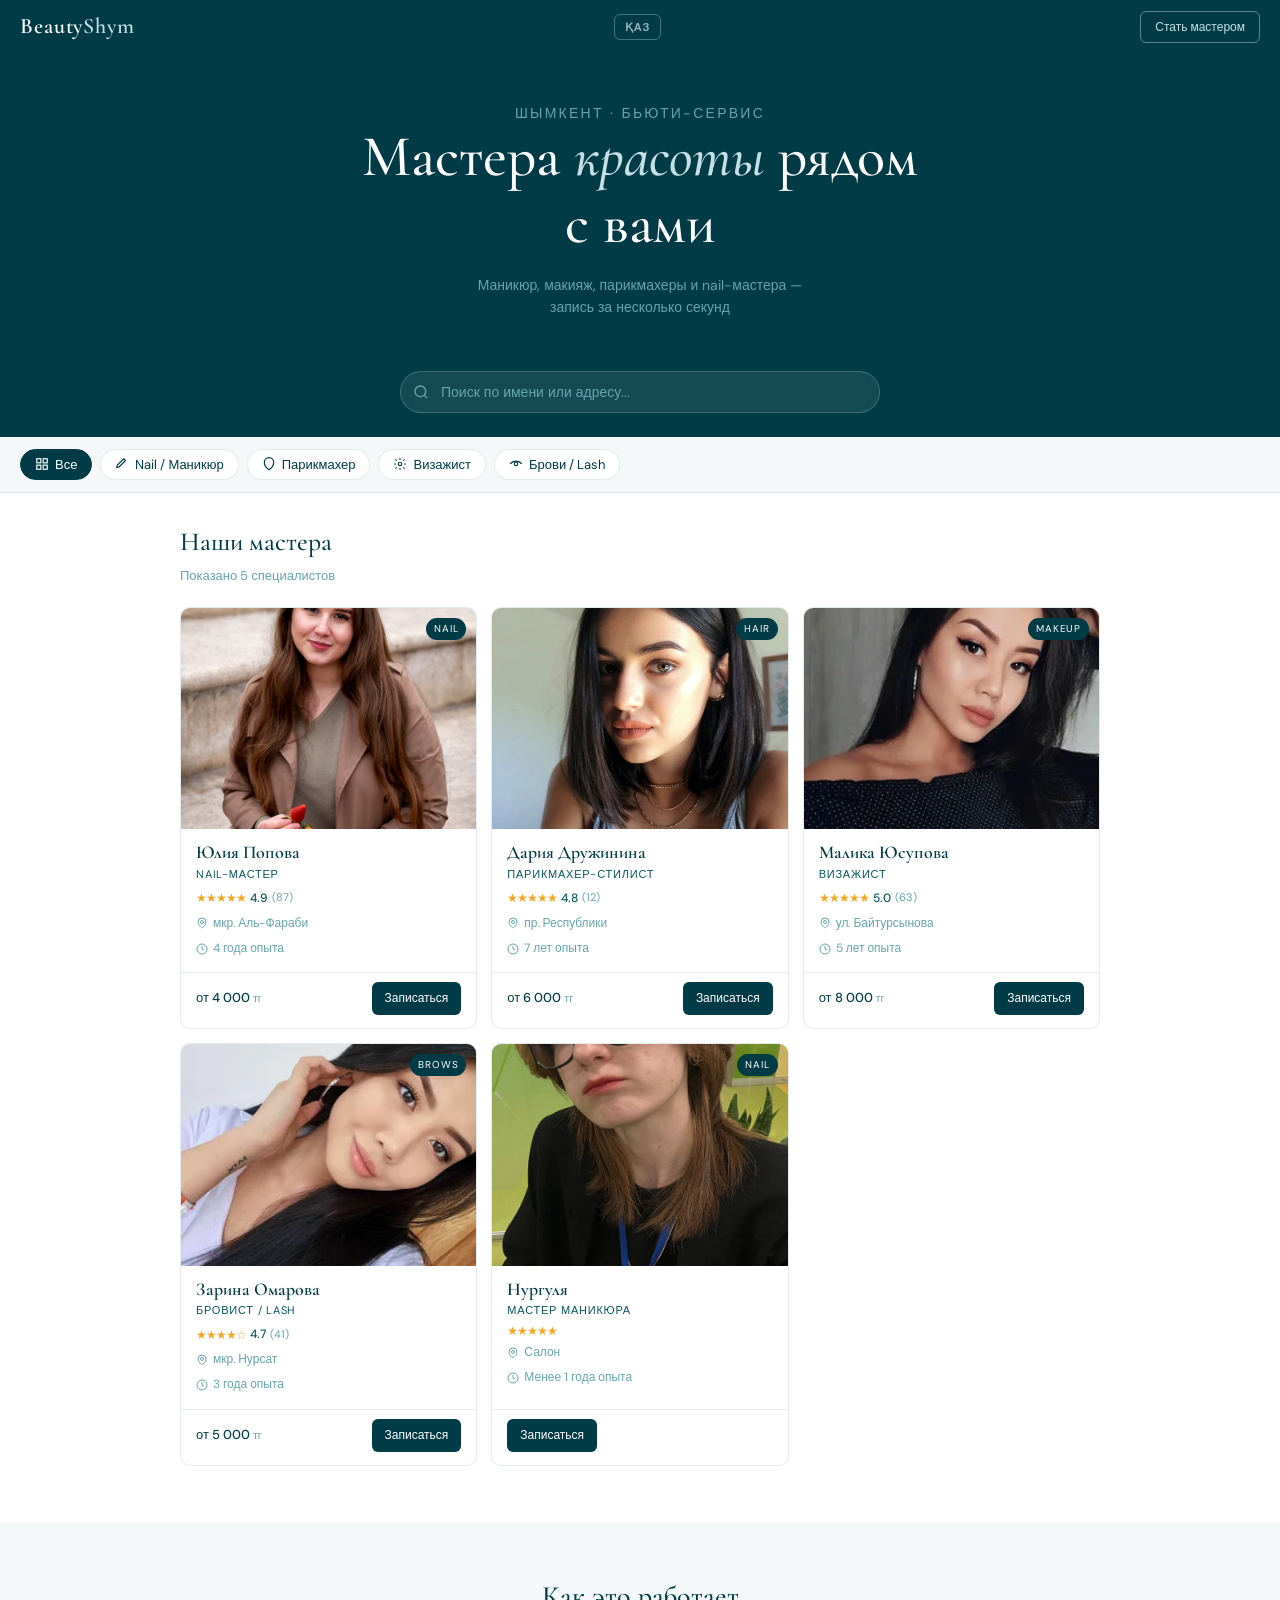
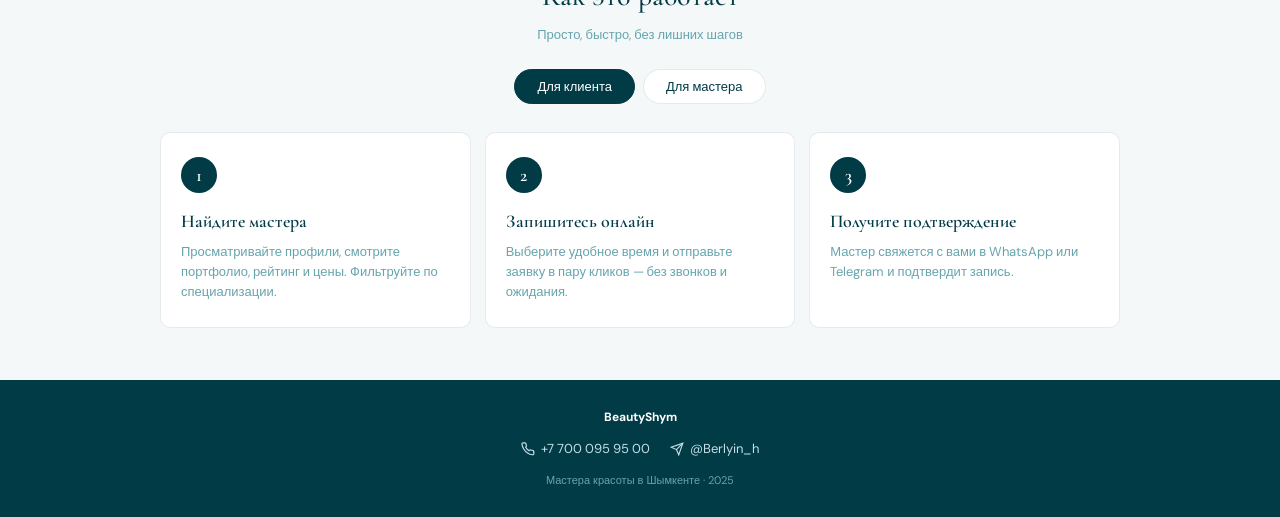
==== commit 56d63c2a: "masters" ====
--- a/index.html
+++ b/index.html
@@ -81,13 +81,13 @@
 
 
     <a class="card" data-cat="nails" data-name="Айгерим Касымова" data-addr="мкр. Аль-Фараби"
-       href="master.html?id=1&name=%D0%90%D0%B9%D0%B3%D0%B5%D1%80%D0%B8%D0%BC+%D0%9A%D0%B0%D1%81%D1%8B%D0%BC%D0%BE%D0%B2%D0%B0&spec=Nail-%D0%BC%D0%B0%D1%81%D1%82%D0%B5%D1%80&addr=%D0%BC%D0%BA%D1%80.+%D0%90%D0%BB%D1%8C-%D0%A4%D0%B0%D1%80%D0%B0%D0%B1%D0%B8,+12&price=4+000+%D1%82%D0%B3&exp=4+%D0%B3%D0%BE%D0%B4%D0%B0+%D0%BE%D0%BF%D1%8B%D1%82%D0%B0&rating=4.9&reviews=87&photo=https%3A%2F%2Frandomuser.me%2Fapi%2Fportraits%2Fwomen%2F21.jpg">
+       href="master.html?id=1&name=%D0%90%D0%B9%D0%B3%D0%B5%D1%80%D0%B8%D0%BC+%D0%9A%D0%B0%D1%81%D1%8B%D0%BC%D0%BE%D0%B2%D0%B0&spec=Nail-%D0%BC%D0%B0%D1%81%D1%82%D0%B5%D1%80&addr=%D0%BC%D0%BA%D1%80.+%D0%90%D0%BB%D1%8C-%D0%A4%D0%B0%D1%80%D0%B0%D0%B1%D0%B8,+12&price=4+000+%D1%82%D0%B3&exp=4+%D0%B3%D0%BE%D0%B4%D0%B0+%D0%BE%D0%BF%D1%8B%D1%82%D0%B0&rating=4.9&reviews=87&photo=photos%2Faigerim-avatar.avif">
       <div class="card-img">
-        <img src="https://randomuser.me/api/portraits/women/21.jpg" alt="Айгерим Касымова" loading="lazy">
+        <img src="photos/aigerim-avatar.avif" alt="Юлия Попова" loading="lazy">
         <span class="badge">Nail</span>
       </div>
       <div class="card-body">
-        <div class="card-name">Айгерим Касымова</div>
+        <div class="card-name">Юлия Попова</div>
         <div class="card-spec" data-ru="Nail-мастер" data-kz="Nail-шебер">Nail-мастер</div>
         <div class="stars"><span class="s">★★★★★</span><span class="score">4.9</span><span class="count">(87)</span></div>
         <div class="card-meta"><svg viewBox="0 0 24 24" fill="none" stroke="currentColor" stroke-width="2"><path d="M12 22s-8-5.5-8-12A8 8 0 0 1 20 10c0 6.5-8 12-8 12Z"/><circle cx="12" cy="10" r="3"/></svg>мкр. Аль-Фараби</div>
@@ -97,15 +97,15 @@
     </a>
 
     <a class="card" data-cat="hair" data-name="Дана Сейткали" data-addr="пр. Республики"
-       href="master.html?id=2&name=%D0%94%D0%B0%D0%BD%D0%B0+%D0%A1%D0%B5%D0%B9%D1%82%D0%BA%D0%B0%D0%BB%D0%B8&spec=%D0%9F%D0%B0%D1%80%D0%B8%D0%BA%D0%BC%D0%B0%D1%85%D0%B5%D1%80-%D1%81%D1%82%D0%B8%D0%BB%D0%B8%D1%81%D1%82&addr=%D0%BF%D1%80.+%D0%A0%D0%B5%D1%81%D0%BF%D1%83%D0%B1%D0%BB%D0%B8%D0%BA%D0%B8,+24&price=6+000+%D1%82%D0%B3&exp=7+%D0%BB%D0%B5%D1%82+%D0%BE%D0%BF%D1%8B%D1%82%D0%B0&rating=4.8&reviews=124&photo=https%3A%2F%2Frandomuser.me%2Fapi%2Fportraits%2Fwomen%2F44.jpg">
+       href="master.html?id=2&name=%D0%94%D0%B0%D0%BD%D0%B0+%D0%A1%D0%B5%D0%B9%D1%82%D0%BA%D0%B0%D0%BB%D0%B8&spec=%D0%9F%D0%B0%D1%80%D0%B8%D0%BA%D0%BC%D0%B0%D1%85%D0%B5%D1%80-%D1%81%D1%82%D0%B8%D0%BB%D0%B8%D1%81%D1%82&addr=%D0%BF%D1%80.+%D0%A0%D0%B5%D1%81%D0%BF%D1%83%D0%B1%D0%BB%D0%B8%D0%BA%D0%B8,+24&price=6+000+%D1%82%D0%B3&exp=7+%D0%BB%D0%B5%D1%82+%D0%BE%D0%BF%D1%8B%D1%82%D0%B0&rating=4.8&reviews=124&photo=photos%2F%D0%B0%D0%B2%D0%B02.webp">
       <div class="card-img" style="background:#d4eaed">
-        <img src="https://randomuser.me/api/portraits/women/44.jpg" alt="Дана Сейткали" loading="lazy">
+        <img src="./photos/ава2.webp" alt="Дана Сейткали" loading="lazy">
         <span class="badge">Hair</span>
       </div>
-      <div class="card-body">
-        <div class="card-name">Дана Сейткали</div>
+      <div class="card-body"> 
+        <div class="card-name">Дария Дружинина</div>
         <div class="card-spec" data-ru="Парикмахер-стилист" data-kz="Шаштараз-стилист">Парикмахер-стилист</div>
-        <div class="stars"><span class="s">★★★★★</span><span class="score">4.8</span><span class="count">(124)</span></div>
+        <div class="stars"><span class="s">★★★★★</span><span class="score">4.8</span><span class="count">(12)</span></div>
         <div class="card-meta"><svg viewBox="0 0 24 24" fill="none" stroke="currentColor" stroke-width="2"><path d="M12 22s-8-5.5-8-12A8 8 0 0 1 20 10c0 6.5-8 12-8 12Z"/><circle cx="12" cy="10" r="3"/></svg>пр. Республики</div>
         <div class="card-meta"><svg viewBox="0 0 24 24" fill="none" stroke="currentColor" stroke-width="2"><circle cx="12" cy="12" r="10"/><polyline points="12 6 12 12 16 14"/></svg><span data-ru="7 лет опыта" data-kz="7 жыл тәжірибесі">7 лет опыта</span></div>
       </div>
@@ -114,9 +114,9 @@
 
 
     <a class="card" data-cat="makeup" data-name="Малика Юсупова" data-addr="ул. Байтурсынова"
-       href="master.html?id=3&name=%D0%9C%D0%B0%D0%BB%D0%B8%D0%BA%D0%B0+%D0%AE%D1%81%D1%83%D0%BF%D0%BE%D0%B2%D0%B0&spec=%D0%92%D0%B8%D0%B7%D0%B0%D0%B6%D0%B8%D1%81%D1%82&addr=%D1%83%D0%BB.+%D0%91%D0%B0%D0%B9%D1%82%D1%83%D1%80%D1%81%D1%8B%D0%BD%D0%BE%D0%B2%D0%B0,+5&price=8+000+%D1%82%D0%B3&exp=5+%D0%BB%D0%B5%D1%82+%D0%BE%D0%BF%D1%8B%D1%82%D0%B0&rating=5.0&reviews=63&photo=https%3A%2F%2Frandomuser.me%2Fapi%2Fportraits%2Fwomen%2F68.jpg">
+       href="master.html?id=3&name=%D0%9C%D0%B0%D0%BB%D0%B8%D0%BA%D0%B0+%D0%AE%D1%81%D1%83%D0%BF%D0%BE%D0%B2%D0%B0&spec=%D0%92%D0%B8%D0%B7%D0%B0%D0%B6%D0%B8%D1%81%D1%82&addr=%D1%83%D0%BB.+%D0%91%D0%B0%D0%B9%D1%82%D1%83%D1%80%D1%81%D1%8B%D0%BD%D0%BE%D0%B2%D0%B0,+5&price=8+000+%D1%82%D0%B3&exp=5+%D0%BB%D0%B5%D1%82+%D0%BE%D0%BF%D1%8B%D1%82%D0%B0&rating=5.0&reviews=63&photo=photos%2F%D0%B0%D0%B2%D0%B03.webp">
       <div class="card-img" style="background:#bdd8e2">
-        <img src="https://randomuser.me/api/portraits/women/68.jpg" alt="Малика Юсупова" loading="lazy">
+        <img src="./photos/ава3.webp" alt="Малика Юсупова" loading="lazy">
         <span class="badge">Makeup</span>
       </div>
       <div class="card-body">
@@ -131,9 +131,9 @@
 
 
     <a class="card" data-cat="brows" data-name="Зарина Омарова" data-addr="мкр. Нурсат"
-       href="master.html?id=4&name=%D0%97%D0%B0%D1%80%D0%B8%D0%BD%D0%B0+%D0%9E%D0%BC%D0%B0%D1%80%D0%BE%D0%B2%D0%B0&spec=%D0%91%D1%80%D0%BE%D0%B2%D0%B8%D1%81%D1%82+%2F+Lash&addr=%D0%BC%D0%BA%D1%80.+%D0%9D%D1%83%D1%80%D1%81%D0%B0%D1%82,+8&price=5+000+%D1%82%D0%B3&exp=3+%D0%B3%D0%BE%D0%B4%D0%B0+%D0%BE%D0%BF%D1%8B%D1%82%D0%B0&rating=4.7&reviews=41&photo=https%3A%2F%2Frandomuser.me%2Fapi%2Fportraits%2Fwomen%2F32.jpg">
+       href="master.html?id=4&name=%D0%97%D0%B0%D1%80%D0%B8%D0%BD%D0%B0+%D0%9E%D0%BC%D0%B0%D1%80%D0%BE%D0%B2%D0%B0&spec=%D0%91%D1%80%D0%BE%D0%B2%D0%B8%D1%81%D1%82+%2F+Lash&addr=%D0%BC%D0%BA%D1%80.+%D0%9D%D1%83%D1%80%D1%81%D0%B0%D1%82,+8&price=5+000+%D1%82%D0%B3&exp=3+%D0%B3%D0%BE%D0%B4%D0%B0+%D0%BE%D0%BF%D1%8B%D1%82%D0%B0&rating=4.7&reviews=41&photo=photos%2F%D0%B0%D0%B2%D0%B04.webp">
       <div class="card-img" style="background:#c4dfe6">
-        <img src="https://randomuser.me/api/portraits/women/32.jpg" alt="Зарина Омарова" loading="lazy">
+        <img src="./photos/ава4.webp" alt="Зарина Омарова" loading="lazy">
         <span class="badge">Brows</span>
       </div>
       <div class="card-body">
@@ -147,56 +147,6 @@
     </a>
 
 
-    <a class="card" data-cat="nails" data-name="Камила Бектурова" data-addr="пр. Тауке хана"
-       href="master.html?id=5&name=%D0%9A%D0%B0%D0%BC%D0%B8%D0%BB%D0%B0+%D0%91%D0%B5%D0%BA%D1%82%D1%83%D1%80%D0%BE%D0%B2%D0%B0&spec=%D0%9C%D0%B0%D0%BD%D0%B8%D0%BA%D1%8E%D1%80+%2F+%D0%9F%D0%B5%D0%B4%D0%B8%D0%BA%D1%8E%D1%80&addr=%D0%BF%D1%80.+%D0%A2%D0%B0%D1%83%D0%BA%D0%B5+%D1%85%D0%B0%D0%BD%D0%B0,+18&price=3+500+%D1%82%D0%B3&exp=2+%D0%B3%D0%BE%D0%B4%D0%B0+%D0%BE%D0%BF%D1%8B%D1%82%D0%B0&rating=4.6&reviews=29&photo=https%3A%2F%2Frandomuser.me%2Fapi%2Fportraits%2Fwomen%2F17.jpg">
-      <div class="card-img" style="background:#e0eff3">
-        <img src="https://randomuser.me/api/portraits/women/17.jpg" alt="Камила Бектурова" loading="lazy">
-        <span class="badge">Nail</span>
-      </div>
-      <div class="card-body">
-        <div class="card-name">Камила Бектурова</div>
-        <div class="card-spec" data-ru="Маникюр / Педикюр" data-kz="Маникюр / Педикюр">Маникюр / Педикюр</div>
-        <div class="stars"><span class="s">★★★★☆</span><span class="score">4.6</span><span class="count">(29)</span></div>
-        <div class="card-meta"><svg viewBox="0 0 24 24" fill="none" stroke="currentColor" stroke-width="2"><path d="M12 22s-8-5.5-8-12A8 8 0 0 1 20 10c0 6.5-8 12-8 12Z"/><circle cx="12" cy="10" r="3"/></svg>пр. Тауке хана</div>
-        <div class="card-meta"><svg viewBox="0 0 24 24" fill="none" stroke="currentColor" stroke-width="2"><circle cx="12" cy="12" r="10"/><polyline points="12 6 12 12 16 14"/></svg><span data-ru="2 года опыта" data-kz="2 жыл тәжірибесі">2 года опыта</span></div>
-      </div>
-      <div class="card-footer"><div class="card-price">от 3 500 <small>тг</small></div><span class="btn" data-ru="Записаться" data-kz="Жазылу">Записаться</span></div>
-    </a>
-
-    <a class="card" data-cat="hair" data-name="Ясмин Алиева" data-addr="ул. Казыбек би"
-       href="master.html?id=6&name=%D0%AF%D1%81%D0%BC%D0%B8%D0%BD+%D0%90%D0%BB%D0%B8%D0%B5%D0%B2%D0%B0&spec=%D0%9A%D0%BE%D0%BB%D0%BE%D1%80%D0%B8%D1%81%D1%82+%2F+%D0%A1%D1%82%D0%B8%D0%BB%D0%B8%D1%81%D1%82&addr=%D1%83%D0%BB.+%D0%9A%D0%B0%D0%B7%D1%8B%D0%B1%D0%B5%D0%BA+%D0%B1%D0%B8,+30&price=9+000+%D1%82%D0%B3&exp=8+%D0%BB%D0%B5%D1%82+%D0%BE%D0%BF%D1%8B%D1%82%D0%B0&rating=4.9&reviews=201&photo=https%3A%2F%2Frandomuser.me%2Fapi%2Fportraits%2Fwomen%2F55.jpg">
-      <div class="card-img" style="background:#a8cdd6">
-        <img src="https://randomuser.me/api/portraits/women/55.jpg" alt="Ясмин Алиева" loading="lazy">
-        <span class="badge">Hair</span>
-      </div>
-      <div class="card-body">
-        <div class="card-name">Ясмин Алиева</div>
-        <div class="card-spec" data-ru="Колорист / Стилист" data-kz="Колорист / Стилист">Колорист / Стилист</div>
-        <div class="stars"><span class="s">★★★★★</span><span class="score">4.9</span><span class="count">(201)</span></div>
-        <div class="card-meta"><svg viewBox="0 0 24 24" fill="none" stroke="currentColor" stroke-width="2"><path d="M12 22s-8-5.5-8-12A8 8 0 0 1 20 10c0 6.5-8 12-8 12Z"/><circle cx="12" cy="10" r="3"/></svg>ул. Казыбек би</div>
-        <div class="card-meta"><svg viewBox="0 0 24 24" fill="none" stroke="currentColor" stroke-width="2"><circle cx="12" cy="12" r="10"/><polyline points="12 6 12 12 16 14"/></svg><span data-ru="8 лет опыта" data-kz="8 жыл тәжірибесі">8 лет опыта</span></div>
-      </div>
-      <div class="card-footer"><div class="card-price">от 9 000 <small>тг</small></div><span class="btn" data-ru="Записаться" data-kz="Жазылу">Записаться</span></div>
-    </a>
-
-
-    <a class="card" data-cat="brows" data-name="Нургуль Исаева" data-addr="мкр. Самал"
-       href="master.html?id=7&name=%D0%9D%D1%83%D1%80%D0%B3%D1%83%D0%BB%D1%8C+%D0%98%D1%81%D0%B0%D0%B5%D0%B2%D0%B0&spec=Lash-%D0%BC%D0%B0%D1%81%D1%82%D0%B5%D1%80&addr=%D0%BC%D0%BA%D1%80.+%D0%A1%D0%B0%D0%BC%D0%B0%D0%BB,+2&price=4+500+%D1%82%D0%B3&exp=3+%D0%B3%D0%BE%D0%B4%D0%B0+%D0%BE%D0%BF%D1%8B%D1%82%D0%B0&rating=4.8&reviews=55&photo=https%3A%2F%2Frandomuser.me%2Fapi%2Fportraits%2Fwomen%2F29.jpg">
-      <div class="card-img" style="background:#c8e2e8">
-        <img src="https://randomuser.me/api/portraits/women/29.jpg" alt="Нургуль Исаева" loading="lazy">
-        <span class="badge">Lash</span>
-      </div>
-      <div class="card-body">
-        <div class="card-name">Нургуль Исаева</div>
-        <div class="card-spec" data-ru="Lash-мастер" data-kz="Lash-шебер">Lash-мастер</div>
-        <div class="stars"><span class="s">★★★★★</span><span class="score">4.8</span><span class="count">(55)</span></div>
-        <div class="card-meta"><svg viewBox="0 0 24 24" fill="none" stroke="currentColor" stroke-width="2"><path d="M12 22s-8-5.5-8-12A8 8 0 0 1 20 10c0 6.5-8 12-8 12Z"/><circle cx="12" cy="10" r="3"/></svg>мкр. Самал</div>
-        <div class="card-meta"><svg viewBox="0 0 24 24" fill="none" stroke="currentColor" stroke-width="2"><circle cx="12" cy="12" r="10"/><polyline points="12 6 12 12 16 14"/></svg><span data-ru="3 года опыта" data-kz="3 жыл тәжірибесі">3 года опыта</span></div>
-      </div>
-      <div class="card-footer"><div class="card-price">от 4 500 <small>тг</small></div><span class="btn" data-ru="Записаться" data-kz="Жазылу">Записаться</span></div>
-    </a>
-
-
     <a class="card" data-cat="nails" data-name="Нургуля" data-addr="Салон"
        href="master.html?id=9&name=%D0%9D%D1%83%D1%80%D0%B3%D1%83%D0%BB%D1%8F&spec=%D0%9C%D0%B0%D1%81%D1%82%D0%B5%D1%80+%D0%BC%D0%B0%D0%BD%D0%B8%D0%BA%D1%8E%D1%80%D0%B0&addr=%D0%A1%D0%B0%D0%BB%D0%BE%D0%BD&exp=%D0%9C%D0%B5%D0%BD%D0%B5%D0%B5+1+%D0%B3%D0%BE%D0%B4%D0%B0&photo=photos%2Fnurgulya-avatar.jpg">
       <div class="card-img" style="background:#e8d5d5">
@@ -213,21 +163,7 @@
       <div class="card-footer"><span class="btn" data-ru="Записаться" data-kz="Жазылу">Записаться</span></div>
     </a>
 
-    <a class="card" data-cat="makeup" data-name="Айша Тлеулова" data-addr="пр. Абая"
-       href="master.html?id=8&name=%D0%90%D0%B9%D1%88%D0%B0+%D0%A2%D0%BB%D0%B5%D1%83%D0%BB%D0%BE%D0%B2%D0%B0&spec=%D0%92%D0%B8%D0%B7%D0%B0%D0%B6%D0%B8%D1%81%D1%82+%2F+%D0%A1%D1%82%D0%B8%D0%BB%D0%B8%D1%81%D1%82&addr=%D0%BF%D1%80.+%D0%90%D0%B1%D0%B0%D1%8F,+45&price=10+000+%D1%82%D0%B3&exp=6+%D0%BB%D0%B5%D1%82+%D0%BE%D0%BF%D1%8B%D1%82%D0%B0&rating=4.9&reviews=148&photo=https%3A%2F%2Frandomuser.me%2Fapi%2Fportraits%2Fwomen%2F73.jpg">
-      <div class="card-img" style="background:#9bc8d4">
-        <img src="https://randomuser.me/api/portraits/women/73.jpg" alt="Айша Тлеулова" loading="lazy">
-        <span class="badge">Makeup</span>
-      </div>
-      <div class="card-body">
-        <div class="card-name">Айша Тлеулова</div>
-        <div class="card-spec" data-ru="Визажист / Стилист" data-kz="Визажист / Стилист">Визажист / Стилист</div>
-        <div class="stars"><span class="s">★★★★★</span><span class="score">4.9</span><span class="count">(148)</span></div>
-        <div class="card-meta"><svg viewBox="0 0 24 24" fill="none" stroke="currentColor" stroke-width="2"><path d="M12 22s-8-5.5-8-12A8 8 0 0 1 20 10c0 6.5-8 12-8 12Z"/><circle cx="12" cy="10" r="3"/></svg>пр. Абая</div>
-        <div class="card-meta"><svg viewBox="0 0 24 24" fill="none" stroke="currentColor" stroke-width="2"><circle cx="12" cy="12" r="10"/><polyline points="12 6 12 12 16 14"/></svg><span data-ru="6 лет опыта" data-kz="6 жыл тәжірибесі">6 лет опыта</span></div>
-      </div>
-      <div class="card-footer"><div class="card-price">от 10 000 <small>тг</small></div><span class="btn" data-ru="Записаться" data-kz="Жазылу">Записаться</span></div>
-    </a>
+
 
   </div>
 </main> 
